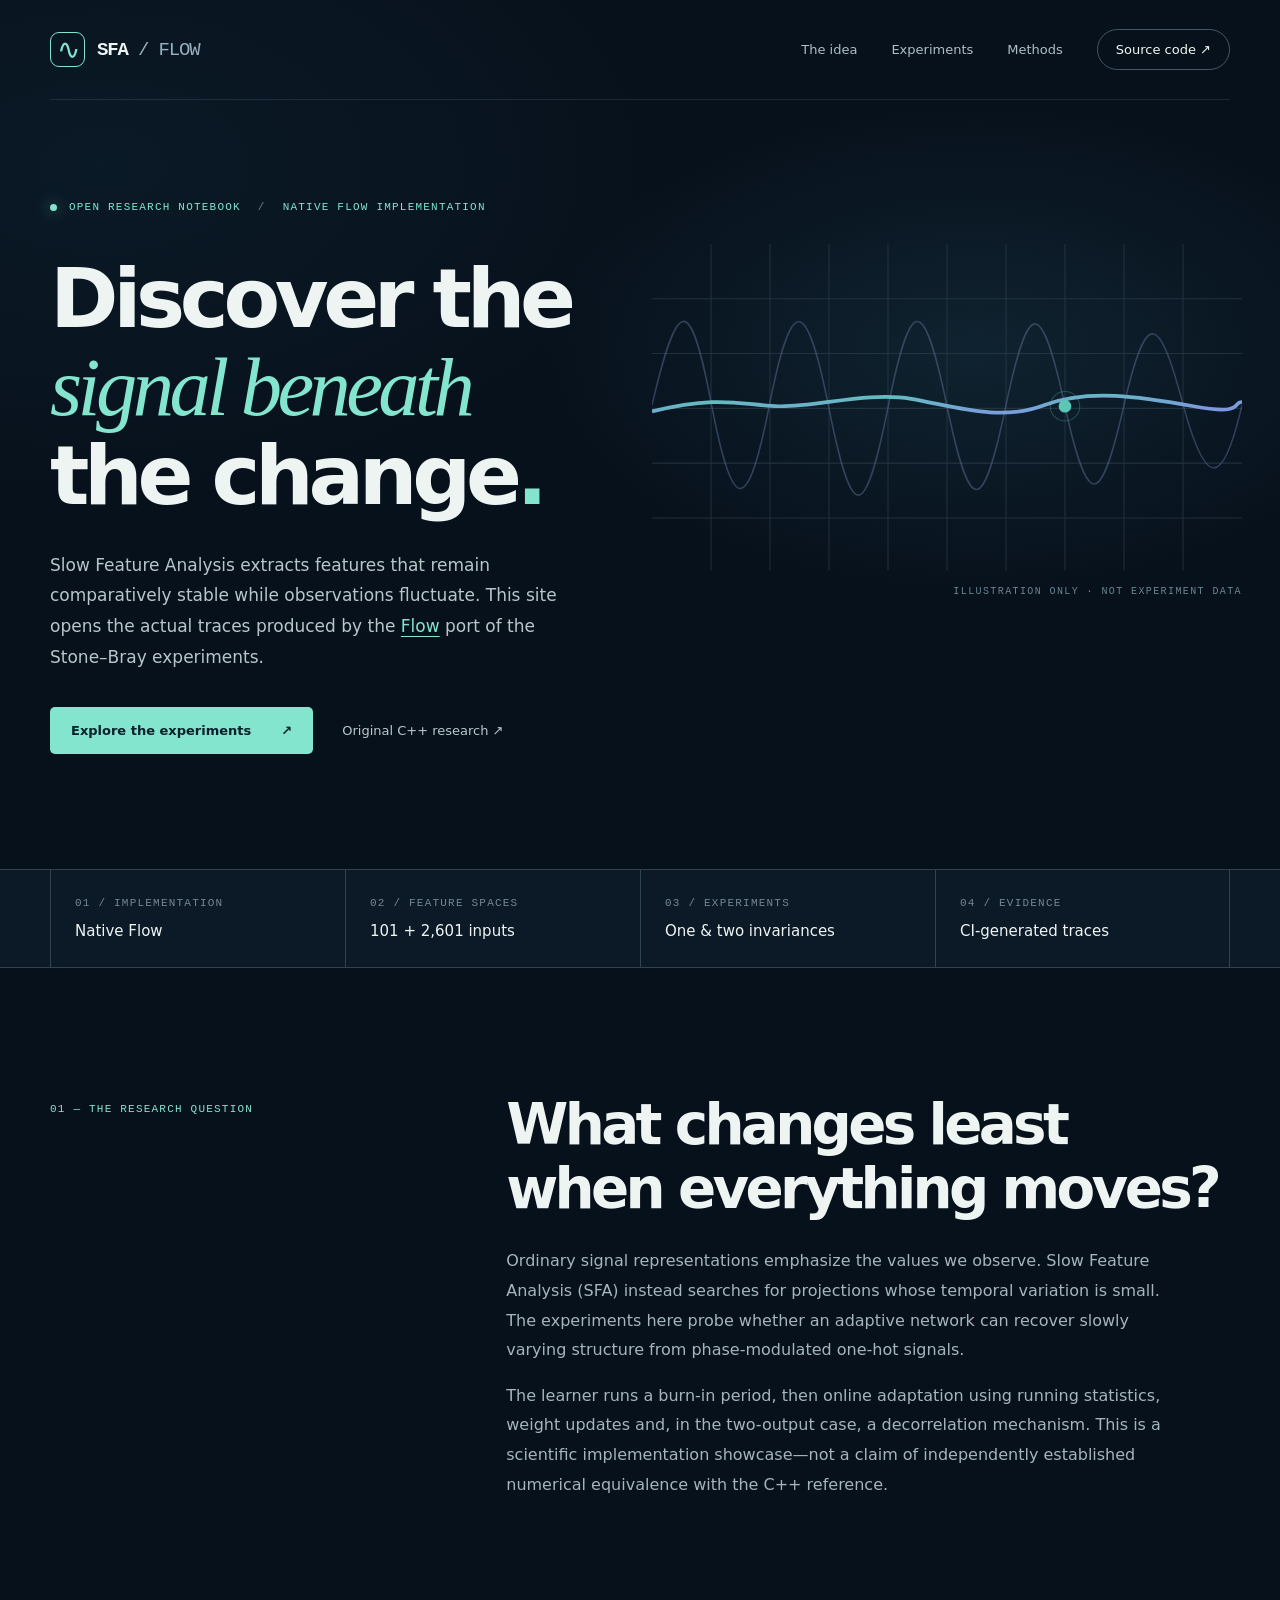
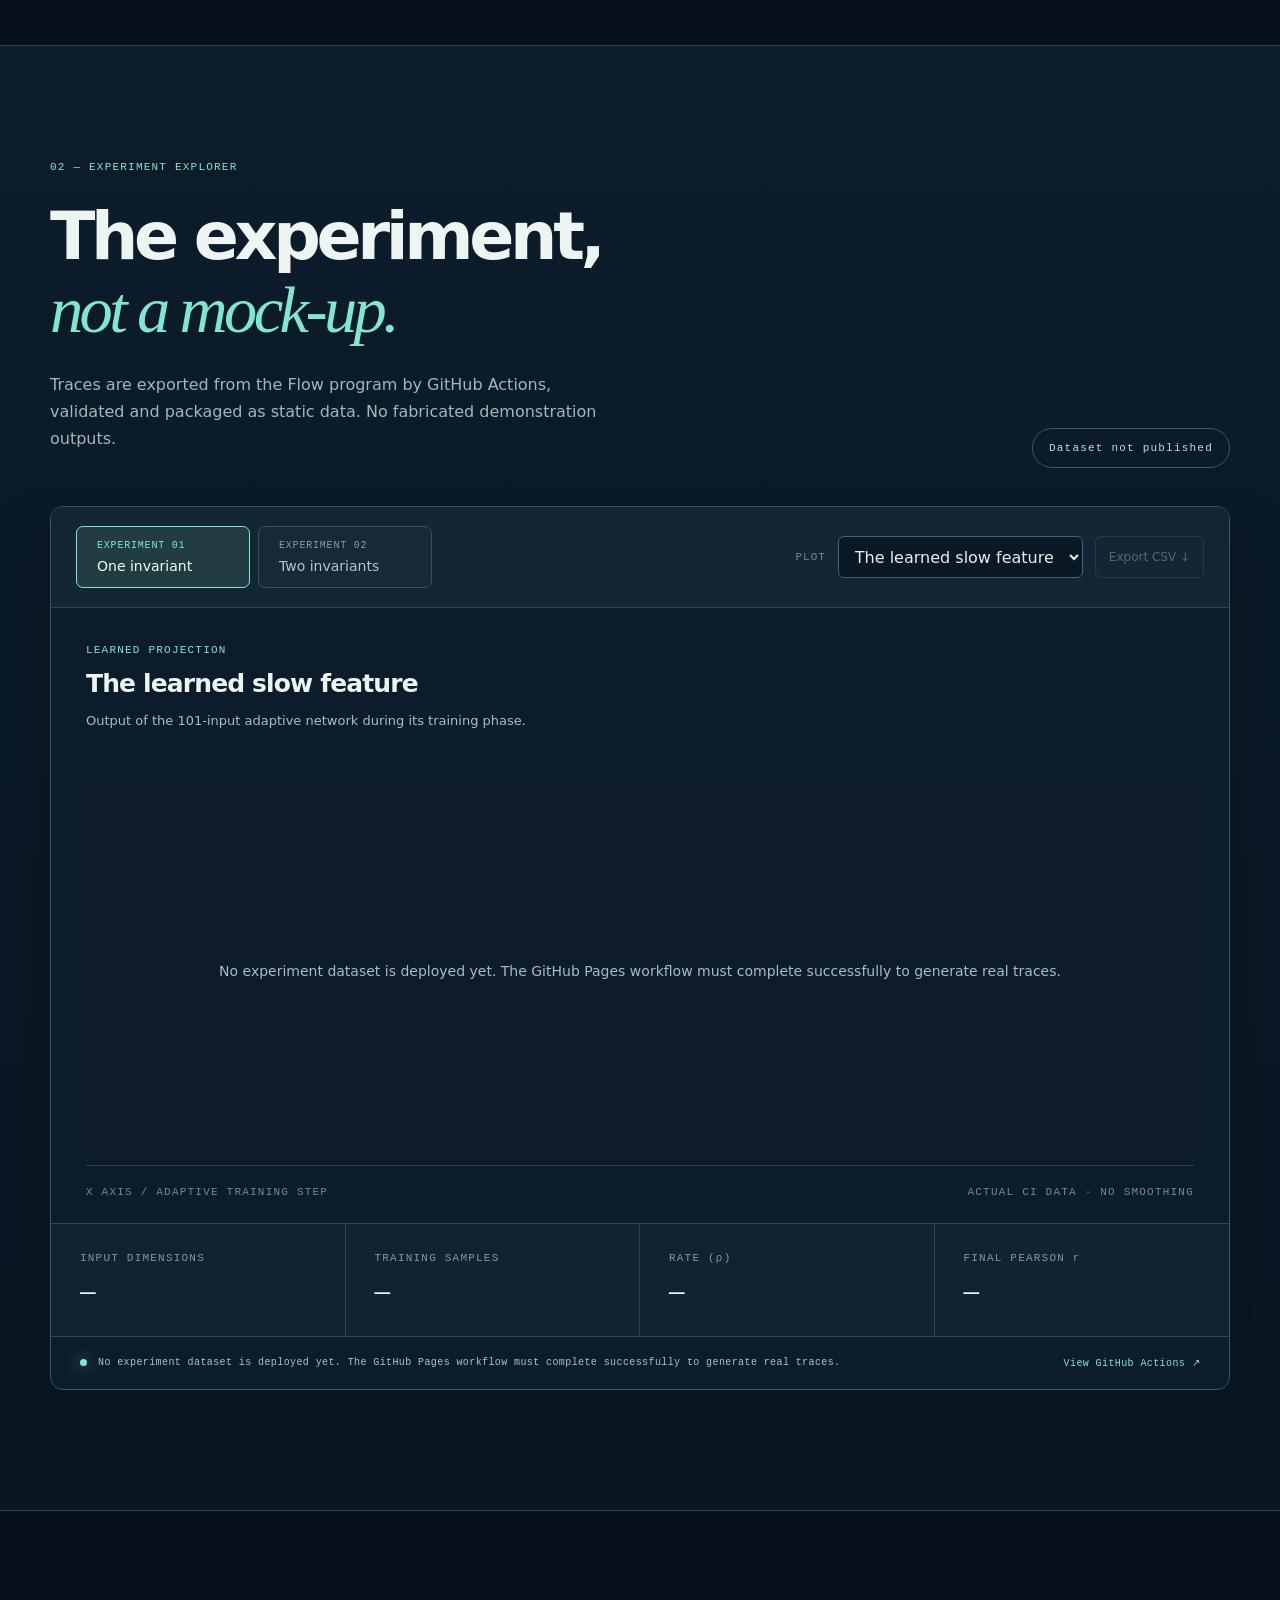
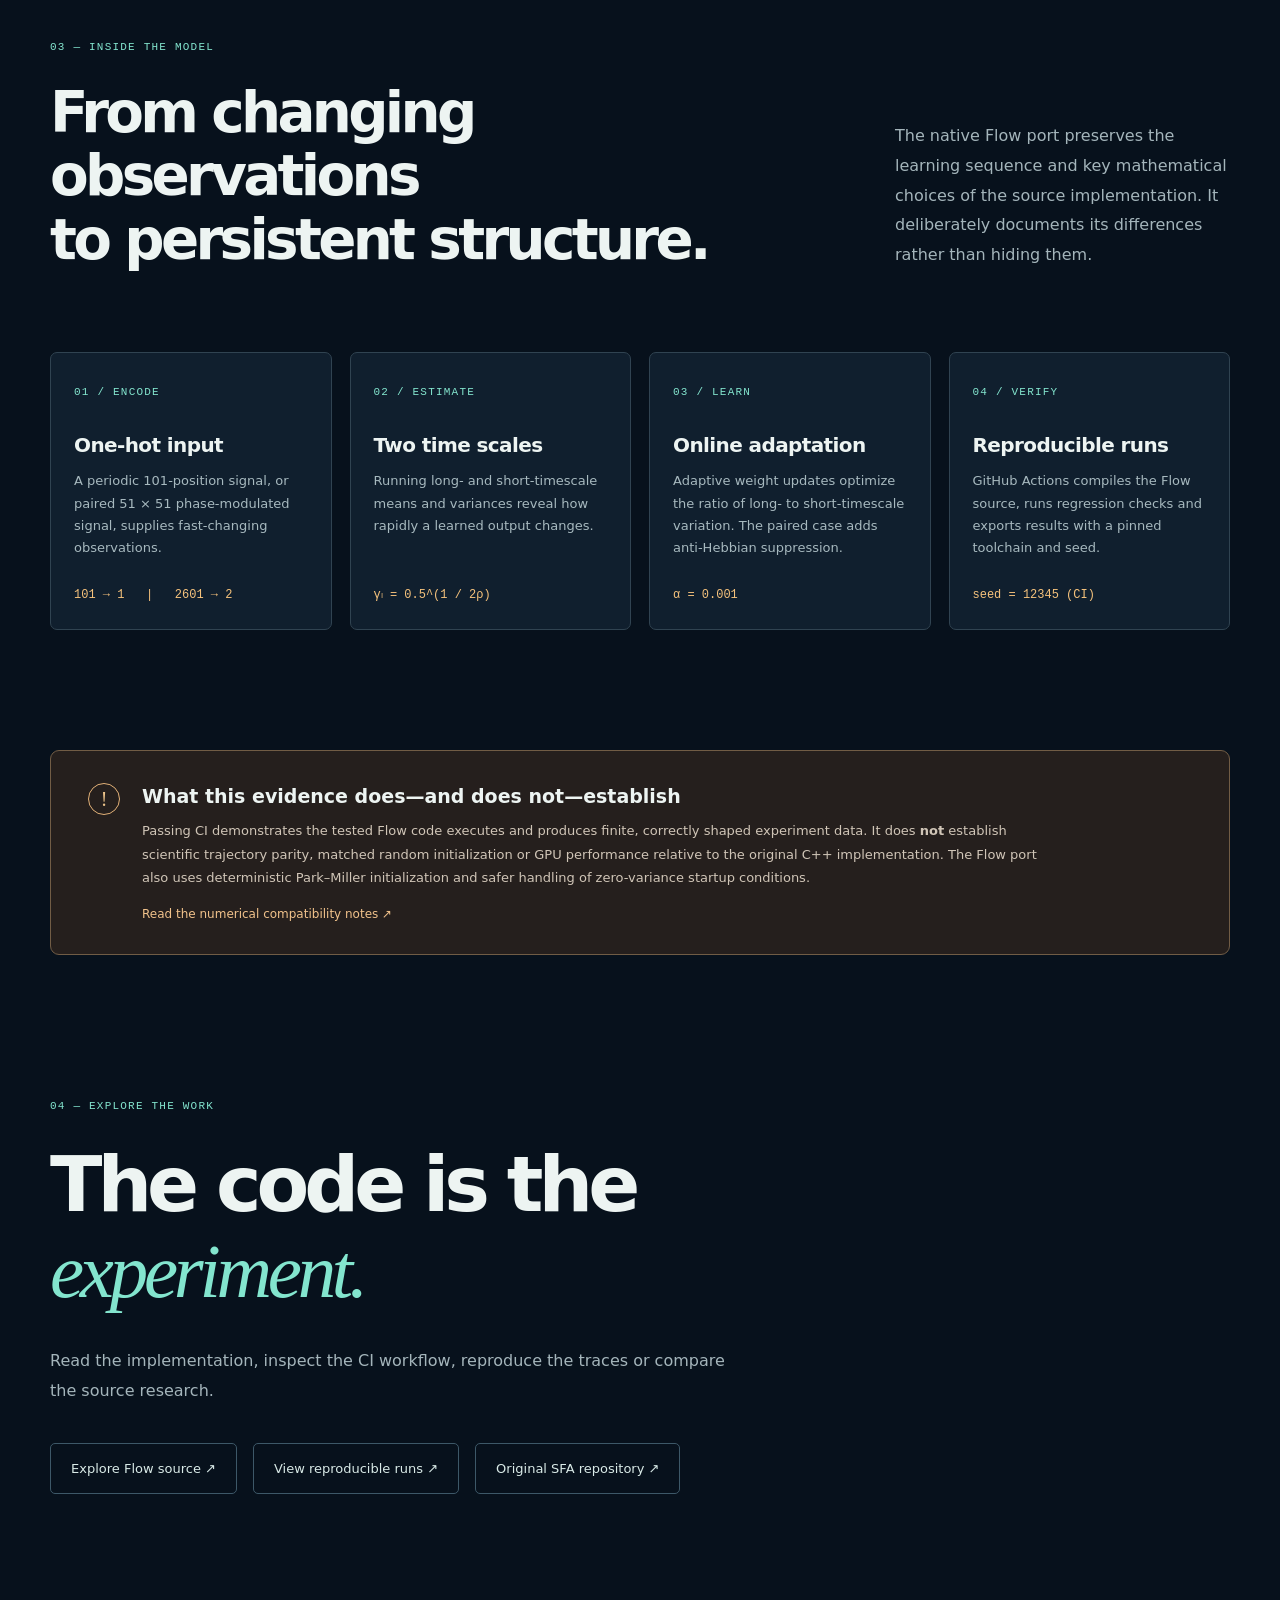
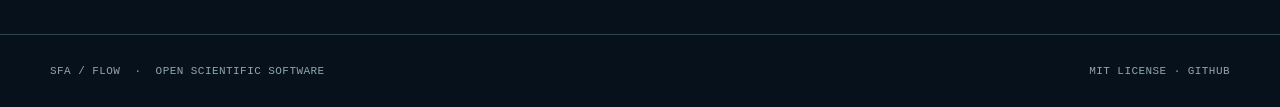
==== site/index.html @ 62fcfa72 "feat(pages): interactive CI-backed SFA research showcase" ====
<!doctype html>
<html lang="en">
<head>
  <meta charset="utf-8">
  <meta name="viewport" content="width=device-width, initial-scale=1">
  <meta name="description" content="An interactive research showcase of Slow Feature Analysis, ported into the Flow programming language. Explore real CI-generated scientific traces.">
  <meta name="theme-color" content="#07111c">
  <title>Slow Feature Analysis — Flow</title>
  <link rel="stylesheet" href="./styles.css">
  <script src="./app.js" defer></script>
</head>
<body>
  <a class="skip" href="#experiments">Skip to experiments</a>
  <div class="ambient" aria-hidden="true"></div>
  <header class="topbar wrap">
    <a class="brand" href="#top" aria-label="SFA Flow home"><span class="brand-mark" aria-hidden="true">∿</span><span>SFA<span class="brand-light"> / FLOW</span></span></a>
    <nav aria-label="Main navigation"><a href="#idea">The idea</a><a href="#experiments">Experiments</a><a href="#methods">Methods</a><a class="nav-github" href="https://github.com/godofecht/SFA-flow" target="_blank" rel="noopener noreferrer">Source code ↗</a></nav>
  </header>
  <main id="top">
    <section class="hero wrap">
      <div class="eyebrow"><span class="dot"></span> OPEN RESEARCH NOTEBOOK <span class="eyebrow-divider">/</span> NATIVE FLOW IMPLEMENTATION</div>
      <h1>Discover the<br><em>signal beneath</em><br>the change<span class="period">.</span></h1>
      <p class="hero-sub">Slow Feature Analysis extracts features that remain comparatively stable while observations fluctuate. This site opens the actual traces produced by the <a href="https://github.com/flooooooooooow/flow">Flow</a> port of the Stone–Bray experiments.</p>
      <div class="hero-actions"><a class="primary-link" href="#experiments">Explore the experiments <span aria-hidden="true">↗</span></a><a class="secondary-link" href="https://github.com/godofecht/Slow-Feature-Analysis" target="_blank" rel="noopener noreferrer">Original C++ research ↗</a></div>
      <div class="hero-art" aria-hidden="true"><svg viewBox="0 0 560 310" preserveAspectRatio="xMidYMid meet"><defs><linearGradient id="trace" x1="0" y1="0" x2="1" y2="1"><stop stop-color="#67dfcb"/><stop offset="1" stop-color="#92a4ff"/></linearGradient></defs><g stroke="#354452" stroke-width="1" opacity=".65"><path d="M0 52H560M0 104H560M0 156H560M0 208H560M0 260H560M56 0V310M112 0V310M168 0V310M224 0V310M280 0V310M336 0V310M392 0V310M448 0V310M504 0V310"/></g><path d="M0 153 C24 50 36 45 56 150 S90 262 111 155 S146 45 168 156 S202 265 224 155 S258 48 280 154 S314 259 336 153 S370 53 392 154 S426 250 448 153 S482 70 504 152 S542 231 560 153" fill="none" stroke="#657b9f" opacity=".5" stroke-width="1.5"/><path d="M0 159 C65 143 85 153 120 154 S205 140 246 147 S330 169 372 153 S464 145 514 154 S550 150 560 150" fill="none" stroke="url(#trace)" stroke-width="3.5"/><circle cx="392" cy="154" r="6" fill="#67dfcb"/><circle cx="392" cy="154" r="14" fill="none" stroke="#67dfcb" opacity=".3"/></svg><span>ILLUSTRATION ONLY · NOT EXPERIMENT DATA</span></div>
    </section>
    <section class="strip" aria-label="Project properties"><div class="wrap strip-grid"><div><span>01 / IMPLEMENTATION</span><strong>Native Flow</strong></div><div><span>02 / FEATURE SPACES</span><strong>101 + 2,601 inputs</strong></div><div><span>03 / EXPERIMENTS</span><strong>One &amp; two invariances</strong></div><div><span>04 / EVIDENCE</span><strong>CI-generated traces</strong></div></div></section>
    <section class="intro wrap" id="idea"><div class="section-label">01 — THE RESEARCH QUESTION</div><div><h2>What changes least<br>when everything moves?</h2><p>Ordinary signal representations emphasize the values we observe. Slow Feature Analysis (SFA) instead searches for projections whose temporal variation is small. The experiments here probe whether an adaptive network can recover slowly varying structure from phase-modulated one-hot signals.</p><p>The learner runs a burn-in period, then online adaptation using running statistics, weight updates and, in the two-output case, a decorrelation mechanism. This is a scientific implementation showcase—not a claim of independently established numerical equivalence with the C++ reference.</p></div></section>
    <section class="lab-section" id="experiments"><div class="wrap"><div class="section-label">02 — EXPERIMENT EXPLORER</div><div class="lab-header"><div><h2>The experiment,<br><em>not a mock-up.</em></h2><p>Traces are exported from the Flow program by GitHub Actions, validated and packaged as static data. No fabricated demonstration outputs.</p></div><div class="run-badge" id="run-badge">Checking data availability</div></div>
      <div class="lab">
        <div class="lab-controls"><div class="mode-group" role="group" aria-label="Choose experiment"><button class="mode active" type="button" data-mode="one" aria-pressed="true"><span>EXPERIMENT 01</span>One invariant</button><button class="mode" type="button" data-mode="two" aria-pressed="false"><span>EXPERIMENT 02</span>Two invariants</button></div><div class="control-right"><label for="metric">PLOT</label><select id="metric" aria-label="Select plot"></select><button type="button" id="csv" class="download" disabled>Export CSV ↓</button></div></div>
        <div class="chart-pane"><div class="chart-top"><div><div class="chart-eyebrow" id="chart-tag">MEASURED OUTPUT</div><h3 id="chart-title">Waiting for experiment data</h3><p id="chart-caption">The visualizer reads the output of the real native Flow experiment.</p></div><div class="legend" id="legend" aria-label="Chart legend"></div></div><div class="canvas-wrap"><canvas id="chart" width="1000" height="385" role="img" aria-label="Experiment time series, awaiting measured data"></canvas><div id="empty-state" class="empty-state">Checking for published CI data…</div></div><div class="chart-footer"><span id="x-description">X AXIS / ADAPTIVE TRAINING STEP</span><span>ACTUAL CI DATA · NO SMOOTHING</span></div></div>
        <div class="readout" aria-label="Experiment details"><div><span>INPUT DIMENSIONS</span><strong id="input-count">—</strong></div><div><span>TRAINING SAMPLES</span><strong id="sample-count">—</strong></div><div><span>RATE (ρ)</span><strong id="rate-value">—</strong></div><div><span>FINAL PEARSON r</span><strong id="final-corr">—</strong></div></div>
        <div class="weights-pane" id="weights-pane" hidden><div class="weights-copy"><div class="chart-eyebrow">LEARNED PARAMETERS</div><h3>Two 51 × 51 weight maps</h3><p>Each cell maps to a pair of input positions. We show the final trained weights from the 2,601-input network, not a simulated heatmap.</p><div class="weights-select"><label for="weight-channel">OUTPUT CHANNEL</label><select id="weight-channel"><option value="0">Output 1</option><option value="1">Output 2</option></select></div><div id="weight-readout" class="weight-readout">Hover to inspect a weight.</div></div><div class="weight-graphic"><canvas id="weights" width="612" height="612" role="img" aria-label="Learned weight matrix"></canvas><div class="scale"><span>NEGATIVE</span><span>ZERO</span><span>POSITIVE</span></div></div></div>
        <div class="provenance"><div><span class="provenance-dot"></span><span id="provenance-text" aria-live="polite">Awaiting a deployed dataset.</span></div><a id="provenance-link" href="https://github.com/godofecht/SFA-flow/actions" target="_blank" rel="noopener noreferrer">View GitHub Actions ↗</a></div>
      </div>
    </div></section>
    <section class="method wrap" id="methods"><div class="section-label">03 — INSIDE THE MODEL</div><div class="method-head"><h2>From changing observations<br>to persistent structure.</h2><p>The native Flow port preserves the learning sequence and key mathematical choices of the source implementation. It deliberately documents its differences rather than hiding them.</p></div><div class="method-grid"><article><span class="method-n">01 / ENCODE</span><h3>One-hot input</h3><p>A periodic 101-position signal, or paired 51 × 51 phase-modulated signal, supplies fast-changing observations.</p><code>101 → 1 &nbsp; | &nbsp; 2601 → 2</code></article><article><span class="method-n">02 / ESTIMATE</span><h3>Two time scales</h3><p>Running long- and short-timescale means and variances reveal how rapidly a learned output changes.</p><code>γₗ = 0.5^(1 / 2ρ)</code></article><article><span class="method-n">03 / LEARN</span><h3>Online adaptation</h3><p>Adaptive weight updates optimize the ratio of long- to short-timescale variation. The paired case adds anti-Hebbian suppression.</p><code>α = 0.001</code></article><article><span class="method-n">04 / VERIFY</span><h3>Reproducible runs</h3><p>GitHub Actions compiles the Flow source, runs regression checks and exports results with a pinned toolchain and seed.</p><code>seed = 12345 (CI)</code></article></div></section>
    <section class="caveat wrap"><div class="caveat-symbol">!</div><div><h3>What this evidence does—and does not—establish</h3><p>Passing CI demonstrates the tested Flow code executes and produces finite, correctly shaped experiment data. It does <strong>not</strong> establish scientific trajectory parity, matched random initialization or GPU performance relative to the original C++ implementation. The Flow port also uses deterministic Park–Miller initialization and safer handling of zero-variance startup conditions.</p><a href="https://github.com/godofecht/SFA-flow#numerical-compatibility" target="_blank" rel="noopener noreferrer">Read the numerical compatibility notes ↗</a></div></section>
    <section class="outro wrap"><div class="section-label">04 — EXPLORE THE WORK</div><h2>The code is the<br><em>experiment.</em></h2><p>Read the implementation, inspect the CI workflow, reproduce the traces or compare the source research.</p><div class="outro-links"><a href="https://github.com/godofecht/SFA-flow" target="_blank" rel="noopener noreferrer">Explore Flow source ↗</a><a href="https://github.com/godofecht/SFA-flow/actions" target="_blank" rel="noopener noreferrer">View reproducible runs ↗</a><a href="https://github.com/godofecht/Slow-Feature-Analysis" target="_blank" rel="noopener noreferrer">Original SFA repository ↗</a></div></section>
  </main>
  <footer class="footer"><div class="wrap"><span>SFA / FLOW &nbsp;·&nbsp; OPEN SCIENTIFIC SOFTWARE</span><span>MIT LICENSE · <a href="https://github.com/godofecht/SFA-flow">GITHUB</a></span></div></footer>
</body>
</html>
---- site/styles.css ----
:root{color-scheme:dark;--bg:#07111c;--surface:#101f2e;--surface2:#132635;--ink:#edf4f2;--muted:#a4b5bb;--soft:#728895;--border:#304351;--mint:#83e5ce;--blue:#8596ff;--gold:#f5c27c;--mono:ui-monospace,SFMono-Regular,Consolas,Liberation Mono,monospace;--sans:Inter,ui-sans-serif,system-ui,-apple-system,BlinkMacSystemFont,"Segoe UI",sans-serif}
*{box-sizing:border-box}html{scroll-behavior:smooth}body{margin:0;background:var(--bg);color:var(--ink);font-family:var(--sans);-webkit-font-smoothing:antialiased}a{color:inherit;text-decoration:none}a:hover{color:var(--mint)}button,select{font:inherit}button{cursor:pointer}button:focus-visible,a:focus-visible,select:focus-visible{outline:2px solid var(--mint);outline-offset:4px}.skip{position:absolute;left:-999px;top:10px;z-index:10;padding:12px;background:#fff;color:#000}.skip:focus{left:10px}.wrap{width:min(1180px,calc(100% - 72px));margin-inline:auto}.ambient{position:absolute;z-index:-1;top:0;left:0;right:0;height:830px;pointer-events:none;background:radial-gradient(ellipse 48% 42% at 76% 42%,rgba(45,98,117,.22),transparent 70%),radial-gradient(ellipse 60% 55% at 8% 20%,rgba(28,65,87,.18),transparent 74%)}.topbar{height:100px;display:flex;justify-content:space-between;align-items:center;border-bottom:1px solid rgba(132,160,176,.16)}.brand{font-family:var(--mono);font-weight:750;font-size:19px;letter-spacing:-.06em;display:flex;align-items:center;gap:12px}.brand-mark{display:grid;place-items:center;width:35px;height:35px;border:1px solid var(--mint);border-radius:9px;color:var(--mint);font-size:28px;font-weight:400}.brand-light{color:#97b0bc;font-weight:500}.topbar nav{display:flex;align-items:center;gap:34px;font-size:13px;color:#afbec4}.topbar nav .nav-github{border:1px solid #425868;border-radius:99px;padding:12px 18px;color:#f0f7f3}.nav-github:hover{border-color:var(--mint)}.hero{position:relative;min-height:680px;padding-top:101px;padding-bottom:115px}.eyebrow,.section-label,.chart-eyebrow,.chart-footer,.method-n,.strip-grid span,.run-badge,.provenance,.readout span,.weights-select label,.weight-readout,.scale,.footer{font-family:var(--mono);font-size:11px;letter-spacing:.11em}.eyebrow{color:var(--mint);display:flex;align-items:center;gap:12px}.dot,.provenance-dot{height:7px;width:7px;background:var(--mint);border-radius:50%;box-shadow:0 0 15px rgba(131,229,206,.65)}.eyebrow-divider{color:#68818b;margin:0 5px}h1,h2,h3,p{margin-top:0}h1,h2{letter-spacing:-.065em;font-weight:570}h1{font-size:clamp(55px,6.45vw,100px);line-height:1.065;margin:42px 0 30px;position:relative;z-index:1}h1 em,h2 em{font-family:Georgia,"Times New Roman",serif;font-weight:400;color:var(--mint);letter-spacing:-.055em}.period{color:var(--mint)}.hero-sub{font-size:17px;color:#b6c7ca;line-height:1.8;max-width:545px;position:relative;z-index:1}.hero-sub a{color:var(--mint);text-decoration:underline;text-underline-offset:4px}.hero-actions{display:flex;align-items:center;gap:29px;margin-top:35px;position:relative;z-index:1}.primary-link{display:inline-flex;align-items:center;gap:30px;padding:16px 21px;border-radius:5px;background:var(--mint);font-size:13px;font-weight:700;color:#08202b}.primary-link:hover{background:#c2fff2;color:#08202b}.secondary-link{font-size:13px;color:#b8c9cc}.hero-art{position:absolute;right:-12px;top:144px;width:50%;opacity:.88}.hero-art svg{width:100%;display:block}.hero-art>span{display:block;color:#7995a3;font:10px var(--mono);letter-spacing:.14em;text-align:right;margin-top:15px}.strip{border-block:1px solid var(--border);background:rgba(16,31,46,.62)}.strip-grid{display:grid;grid-template-columns:repeat(4,minmax(0,1fr))}.strip-grid>div{padding:27px 0 27px 24px;border-left:1px solid var(--border)}.strip-grid>div:last-child{border-right:1px solid var(--border)}.strip-grid span{display:block;color:var(--soft);margin-bottom:12px}.strip-grid strong{font-weight:530;font-size:15px}.intro{display:grid;grid-template-columns:1fr 2fr;gap:8%;padding-block:125px 130px}.section-label{color:var(--mint);padding-top:10px}.intro h2,.method h2,.outro h2{font-size:clamp(40px,4.4vw,66px);line-height:1.13;margin-bottom:26px}.intro p,.method-head p,.outro p{max-width:680px;line-height:1.85;color:var(--muted);font-size:16px}.lab-section{background:linear-gradient(180deg,#0d1c2a,#091723);border-block:1px solid var(--border);padding:105px 0 120px}.lab-header{display:flex;justify-content:space-between;gap:25px;align-items:end;margin:27px 0 38px}.lab-header h2{font-size:clamp(43px,5.2vw,75px);line-height:1.1;margin-bottom:24px}.lab-header p{color:var(--muted);line-height:1.7;max-width:570px}.run-badge{border:1px solid #3d5663;border-radius:99px;padding:13px 16px;color:#cbd9d8;white-space:nowrap}.run-badge.live{border-color:#4d8e7e;color:var(--mint)}.lab{background:#0d1c2b;border:1px solid #3b5360;border-radius:13px;overflow:hidden;box-shadow:0 30px 80px rgba(0,0,0,.15)}.lab-controls{display:flex;align-items:stretch;justify-content:space-between;gap:15px;padding:19px 25px;background:#132635;border-bottom:1px solid var(--border)}.mode-group{display:flex;gap:8px}.mode{background:#152938;border:1px solid #3b505c;border-radius:7px;color:#b3c6c7;padding:13px 20px;text-align:left;font-size:14px;min-width:174px}.mode span{font:10px var(--mono);color:#849dab;letter-spacing:.08em;display:block;margin-bottom:7px}.mode.active{background:#223d42;border-color:var(--mint);color:#f2fcf9}.mode.active span{color:var(--mint)}.control-right{display:flex;align-items:center;gap:12px}.control-right label{font:11px var(--mono);color:var(--soft);letter-spacing:.09em}.control-right select,.weights-select select{background:#091823;color:#e2f4ed;border:1px solid #4a606d;border-radius:6px;min-height:42px;padding:0 12px;max-width:250px}.download{background:transparent;color:#cddedb;border:1px solid #4a606d;border-radius:6px;padding:13px;font-size:12px}.download:disabled{opacity:.35;cursor:not-allowed}.chart-pane{padding:36px 35px 25px}.chart-top{display:flex;justify-content:space-between;gap:15px;align-items:start}.chart-eyebrow{color:var(--mint);margin-bottom:13px}.chart-top h3,.weights-copy h3{font-size:25px;letter-spacing:-.035em;font-weight:560;margin-bottom:12px}.chart-top p,.weights-copy p{color:#a9bec5;line-height:1.65;font-size:13px;max-width:590px}.legend{display:flex;flex-wrap:wrap;gap:16px;font:11px var(--mono);color:#bbcacf}.legend span{display:flex;gap:7px;align-items:center}.legend i{display:inline-block;width:9px;height:9px;border-radius:50%}.canvas-wrap{position:relative;margin-top:35px;height:385px}#chart{display:block;width:100%;height:385px}#chart:focus{outline-color:var(--mint)}.empty-state{position:absolute;inset:0;display:grid;place-items:center;text-align:center;color:#a8bcc4;font-size:14px;line-height:1.7;background:rgba(13,28,43,.88);padding:32px}.chart-footer{display:flex;justify-content:space-between;gap:12px;color:#718a96;border-top:1px solid #2b4150;padding-top:20px}.readout{display:grid;grid-template-columns:repeat(4,1fr);border-top:1px solid var(--border);border-bottom:1px solid var(--border);background:#102331}.readout>div{padding:28px 29px;border-right:1px solid var(--border)}.readout>div:last-child{border-right:0}.readout span{display:block;color:#8099a6;margin-bottom:14px}.readout strong{font-family:var(--mono);font-size:26px;letter-spacing:-.06em;font-weight:500;color:#e3f4ef}.weights-pane{display:grid;grid-template-columns:1fr 1fr;gap:45px;padding:38px;border-bottom:1px solid var(--border)}.weights-pane[hidden]{display:none}.weights-copy{padding-top:24px}.weights-select{margin:27px 0 16px;display:flex;gap:13px;align-items:center;flex-wrap:wrap}.weights-select label{color:#829daa}.weight-readout{color:#bcd4d5;letter-spacing:0;min-height:35px}.weight-graphic{max-width:380px;justify-self:end;width:100%}.weight-graphic canvas{width:100%;aspect-ratio:1;image-rendering:pixelated;border:1px solid var(--border);display:block}.scale{display:flex;justify-content:space-between;margin-top:12px;color:#8099a6;font-size:9px}.provenance{display:flex;justify-content:space-between;align-items:center;gap:20px;padding:20px 29px;font-size:10px;color:#aec3c9;letter-spacing:.04em}.provenance>div{display:flex;align-items:center;gap:11px}.provenance a{color:var(--mint);white-space:nowrap}.method{padding:120px 0}.method-head{display:flex;justify-content:space-between;align-items:end;gap:60px;margin-top:28px}.method-head p{max-width:335px;margin-bottom:28px}.method-grid{display:grid;grid-template-columns:repeat(4,1fr);gap:18px;margin-top:55px}.method-grid article{background:#101f2e;border:1px solid var(--border);border-radius:7px;padding:27px 23px;min-height:260px}.method-n{color:var(--mint)}.method-grid h3{margin:34px 0 13px;font-size:20px;letter-spacing:-.03em}.method-grid p{line-height:1.7;color:#a7b9bf;font-size:13px;min-height:100px}.method-grid code{font-size:12px;color:var(--gold)}.caveat{display:flex;gap:22px;border:1px solid #715c45;background:#251f1d;border-radius:9px;padding:32px 37px;margin-bottom:135px}.caveat-symbol{display:grid;place-items:center;width:32px;height:32px;flex:0 0 32px;border:1px solid #e1b077;border-radius:50%;color:#ecc38a;font:20px Georgia,serif}.caveat h3{font-size:19px;margin:2px 0 12px}.caveat p{font-size:13px;line-height:1.8;color:#d0c5b7;max-width:920px}.caveat a{font-size:12px;color:#f1c28b}.outro{padding-bottom:140px}.outro h2{font-size:clamp(56px,6vw,82px);margin:30px 0}.outro-links{display:flex;gap:16px;flex-wrap:wrap;margin-top:38px}.outro-links a{padding:17px 20px;border:1px solid #3d5868;border-radius:5px;color:#d9eae7;font-size:13px}.outro-links a:hover{border-color:var(--mint)}.footer{border-top:1px solid var(--border);color:#91a5ad;letter-spacing:.04em}.footer .wrap{padding-block:30px;display:flex;justify-content:space-between;gap:15px}
@media(max-width:980px){.hero-art{opacity:.2;right:0;width:55%}.method-grid{grid-template-columns:repeat(2,1fr)}.method-grid article{min-height:215px}.method-grid p{min-height:65px}.readout strong{font-size:21px}.lab-controls{flex-wrap:wrap}.lab-header{align-items:start;flex-direction:column}}@media(max-width:700px){.wrap{width:calc(100% - 36px)}.topbar{height:77px}.topbar nav{gap:12px}.topbar nav a:not(.nav-github){display:none}.topbar nav .nav-github{padding:10px;font-size:11px}.hero{min-height:640px;padding-top:80px;padding-bottom:70px}.hero-art{top:160px;width:100%;opacity:.15}.hero-sub{font-size:15px}.hero-actions{align-items:flex-start;flex-direction:column;gap:20px}.strip-grid{grid-template-columns:repeat(2,1fr)}.strip-grid>div{padding:24px 13px}.intro{grid-template-columns:1fr;gap:25px;padding-block:80px}.lab-section{padding-block:70px}.lab-controls{padding:15px}.mode-group{width:100%}.mode{min-width:0;flex:1;padding:13px;font-size:12px}.control-right{width:100%;flex-wrap:wrap}.control-right select{flex:1;min-width:130px}.chart-pane{padding:25px 17px}.chart-top{flex-direction:column}.canvas-wrap,#chart{height:305px}.chart-footer{font-size:9px}.readout{grid-template-columns:repeat(2,1fr)}.readout>div:nth-child(2){border-right:0}.readout>div:nth-child(-n+2){border-bottom:1px solid var(--border)}.readout>div{padding:23px 18px}.weights-pane{grid-template-columns:1fr;padding:23px}.weight-graphic{justify-self:center}.provenance{flex-direction:column;align-items:flex-start;padding:20px}.method{padding-block:80px}.method-head{flex-direction:column;align-items:start;gap:0}.method-grid{grid-template-columns:1fr}.method-grid article{min-height:auto}.method-grid p{min-height:0}.caveat{padding:23px 20px;margin-bottom:85px}.outro{padding-bottom:90px}.footer .wrap{flex-direction:column}}
@media(prefers-reduced-motion:reduce){html{scroll-behavior:auto}}
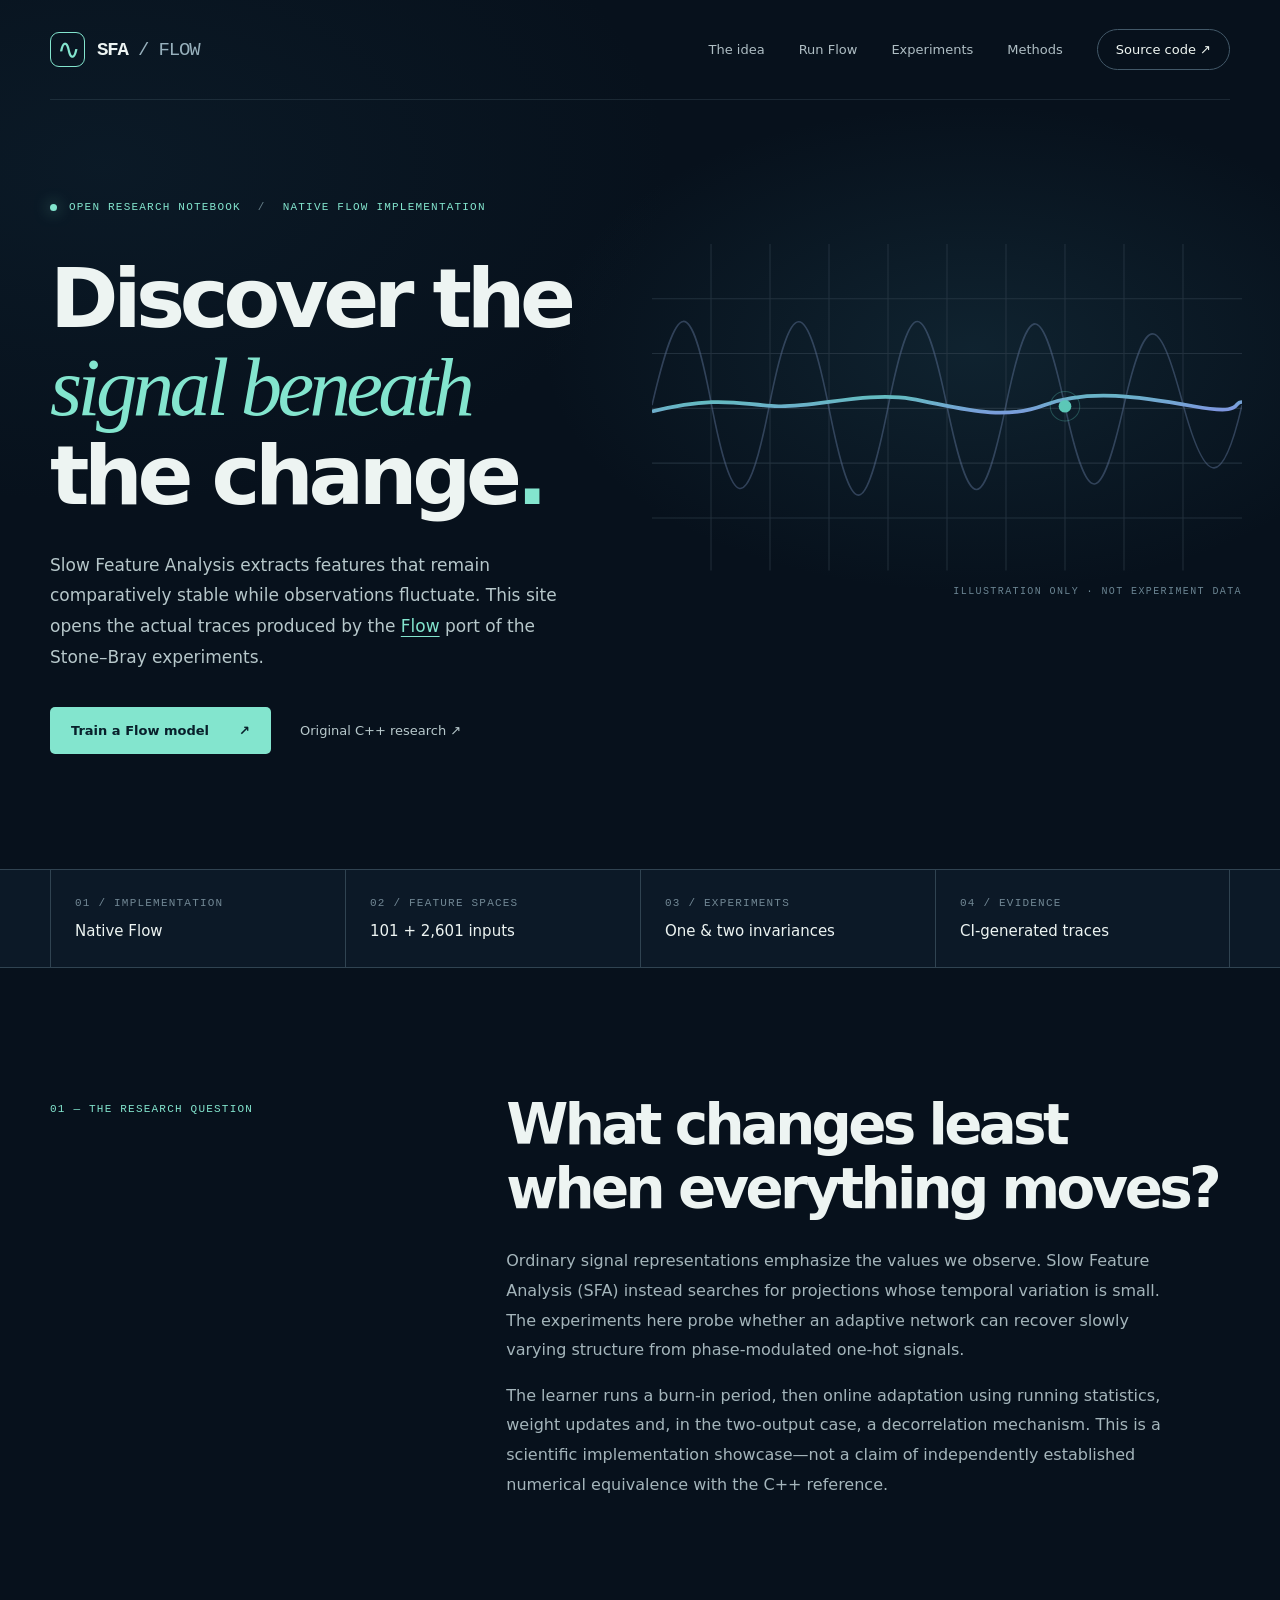
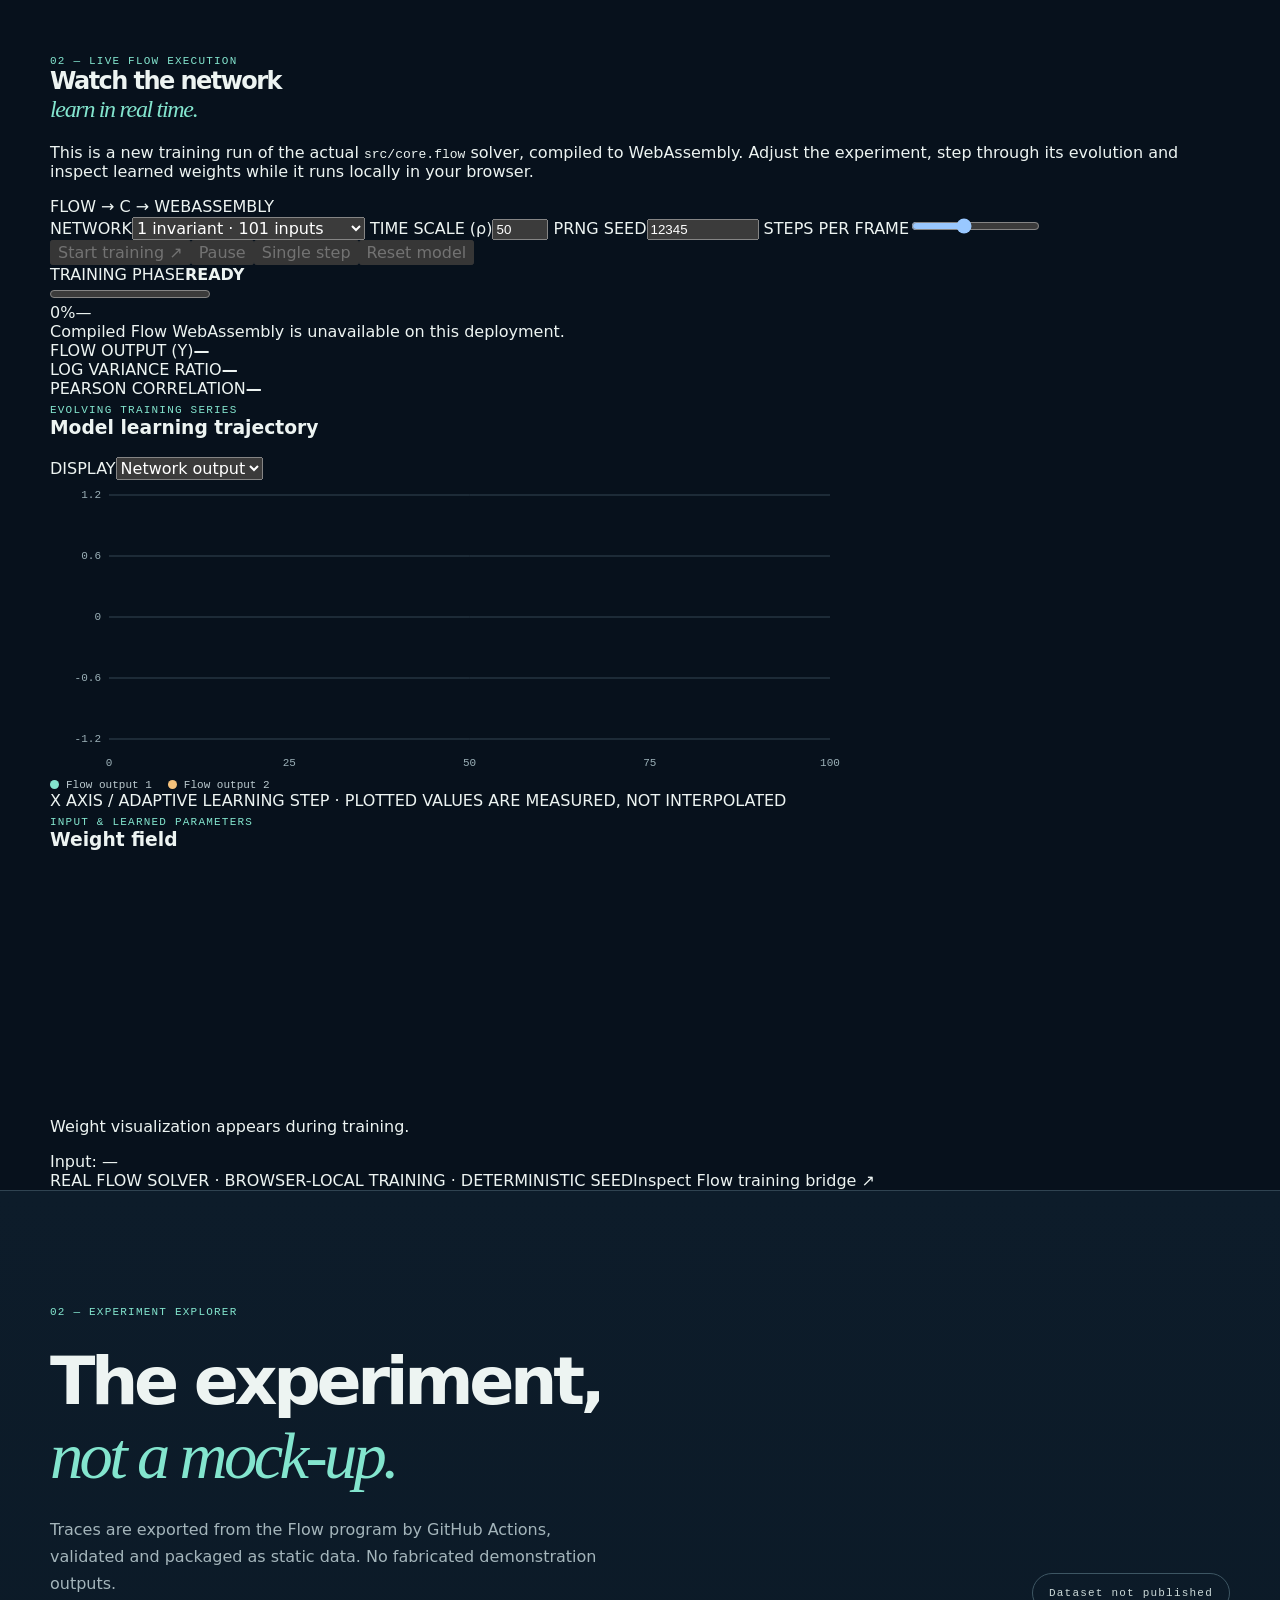
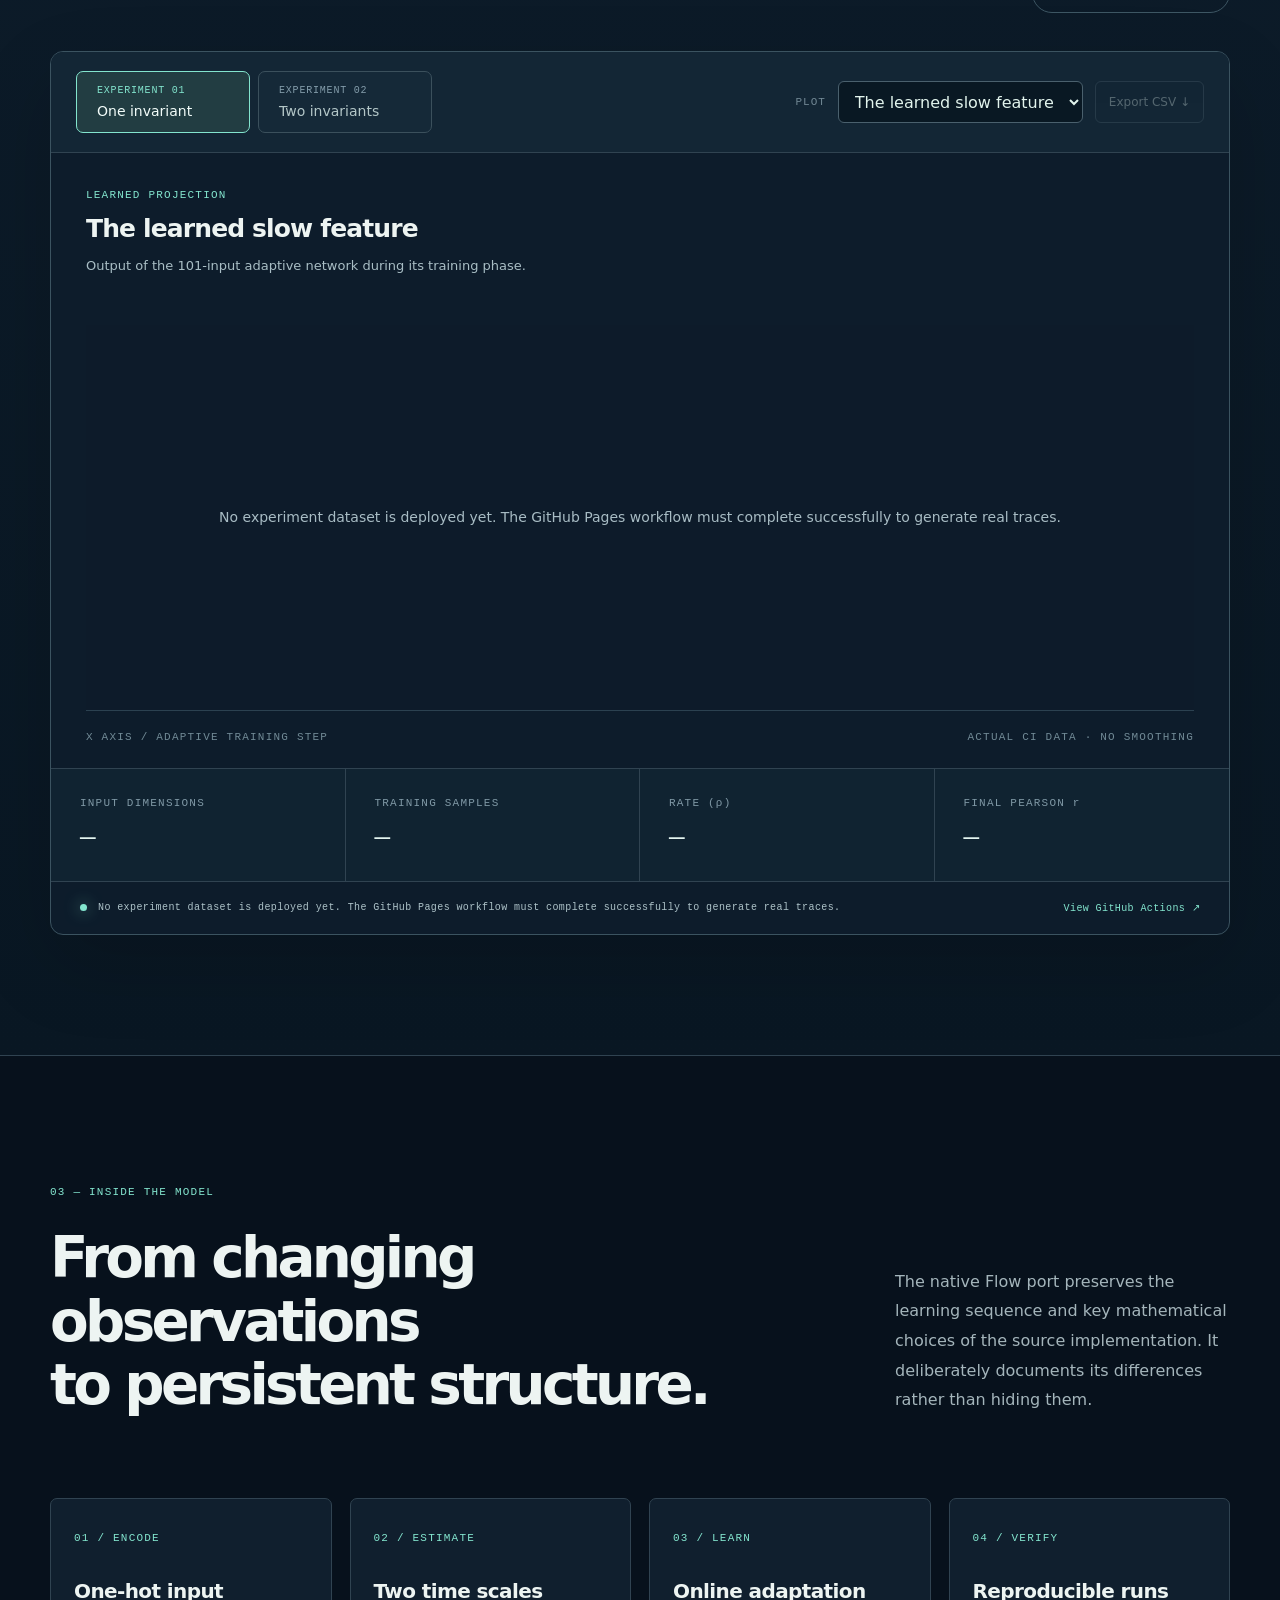
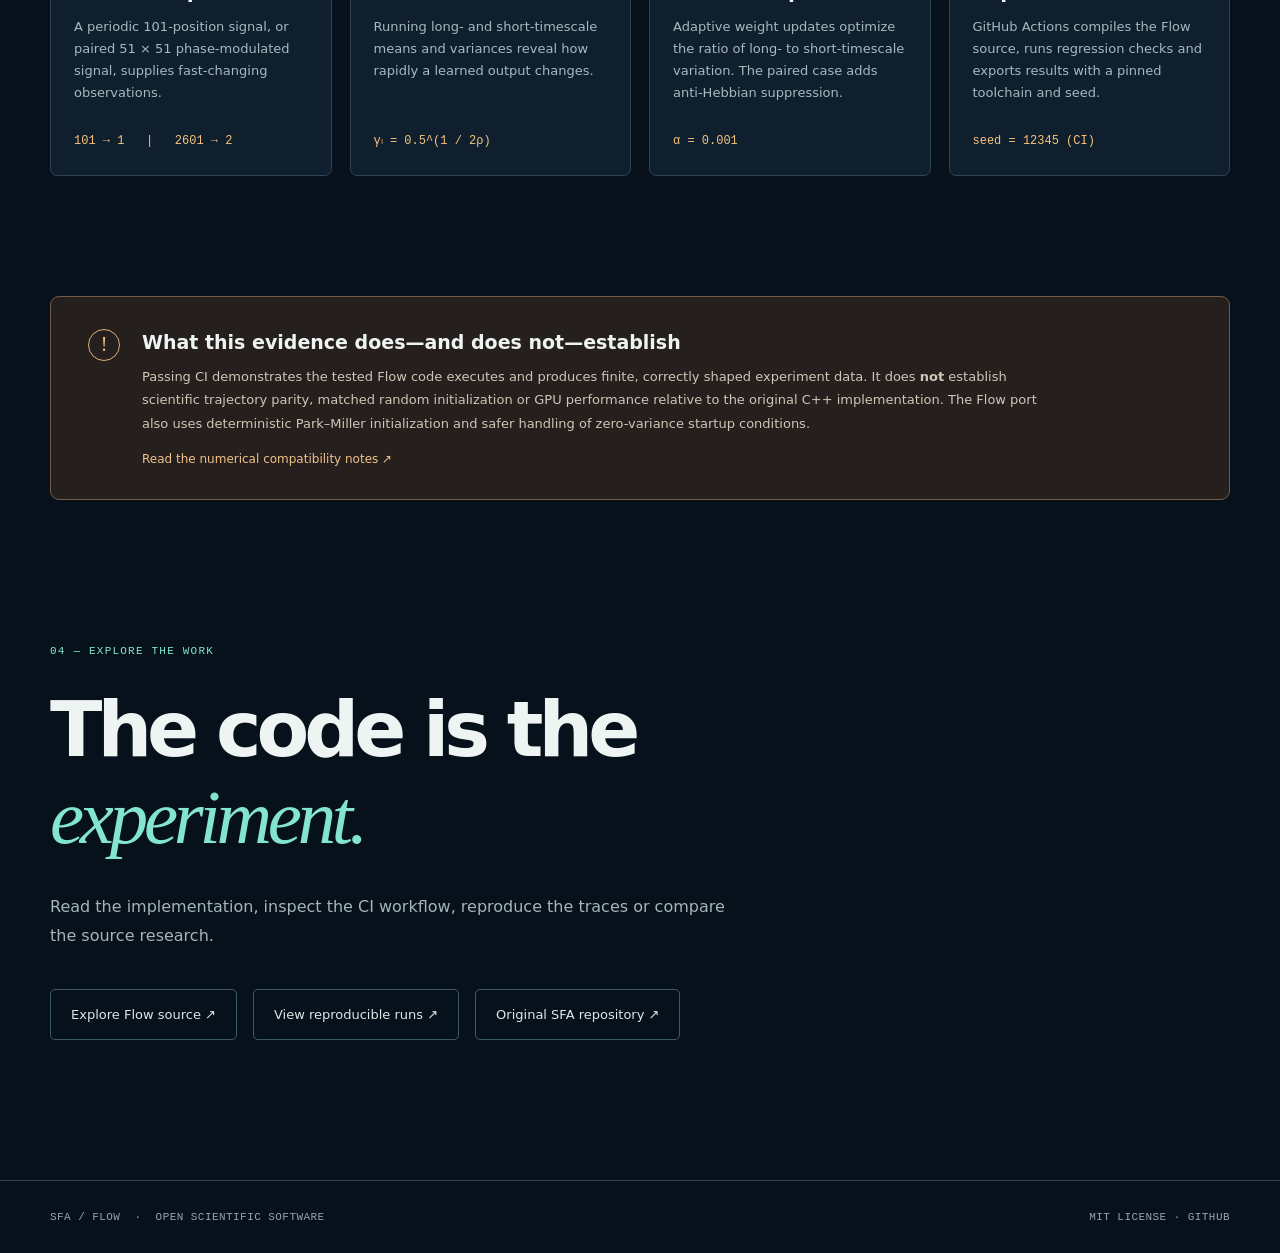
==== commit 92408170: "feat: embed a native-Flow live training lab above reproducible CI experiments" ====
--- a/site/index.html
+++ b/site/index.html
@@ -8,24 +8,46 @@
   <title>Slow Feature Analysis — Flow</title>
   <link rel="stylesheet" href="./styles.css">
   <script src="./app.js" defer></script>
+  <script src="./wasm/sfa_engine.js" defer></script>
+  <script src="./live.js" defer></script>
 </head>
 <body>
   <a class="skip" href="#experiments">Skip to experiments</a>
   <div class="ambient" aria-hidden="true"></div>
   <header class="topbar wrap">
     <a class="brand" href="#top" aria-label="SFA Flow home"><span class="brand-mark" aria-hidden="true">∿</span><span>SFA<span class="brand-light"> / FLOW</span></span></a>
-    <nav aria-label="Main navigation"><a href="#idea">The idea</a><a href="#experiments">Experiments</a><a href="#methods">Methods</a><a class="nav-github" href="https://github.com/godofecht/SFA-flow" target="_blank" rel="noopener noreferrer">Source code ↗</a></nav>
+    <nav aria-label="Main navigation"><a href="#idea">The idea</a><a href="#live">Run Flow</a><a href="#experiments">Experiments</a><a href="#methods">Methods</a><a class="nav-github" href="https://github.com/godofecht/SFA-flow" target="_blank" rel="noopener noreferrer">Source code ↗</a></nav>
   </header>
   <main id="top">
     <section class="hero wrap">
       <div class="eyebrow"><span class="dot"></span> OPEN RESEARCH NOTEBOOK <span class="eyebrow-divider">/</span> NATIVE FLOW IMPLEMENTATION</div>
       <h1>Discover the<br><em>signal beneath</em><br>the change<span class="period">.</span></h1>
       <p class="hero-sub">Slow Feature Analysis extracts features that remain comparatively stable while observations fluctuate. This site opens the actual traces produced by the <a href="https://github.com/flooooooooooow/flow">Flow</a> port of the Stone–Bray experiments.</p>
-      <div class="hero-actions"><a class="primary-link" href="#experiments">Explore the experiments <span aria-hidden="true">↗</span></a><a class="secondary-link" href="https://github.com/godofecht/Slow-Feature-Analysis" target="_blank" rel="noopener noreferrer">Original C++ research ↗</a></div>
+      <div class="hero-actions"><a class="primary-link" href="#live">Train a Flow model <span aria-hidden="true">↗</span></a><a class="secondary-link" href="https://github.com/godofecht/Slow-Feature-Analysis" target="_blank" rel="noopener noreferrer">Original C++ research ↗</a></div>
       <div class="hero-art" aria-hidden="true"><svg viewBox="0 0 560 310" preserveAspectRatio="xMidYMid meet"><defs><linearGradient id="trace" x1="0" y1="0" x2="1" y2="1"><stop stop-color="#67dfcb"/><stop offset="1" stop-color="#92a4ff"/></linearGradient></defs><g stroke="#354452" stroke-width="1" opacity=".65"><path d="M0 52H560M0 104H560M0 156H560M0 208H560M0 260H560M56 0V310M112 0V310M168 0V310M224 0V310M280 0V310M336 0V310M392 0V310M448 0V310M504 0V310"/></g><path d="M0 153 C24 50 36 45 56 150 S90 262 111 155 S146 45 168 156 S202 265 224 155 S258 48 280 154 S314 259 336 153 S370 53 392 154 S426 250 448 153 S482 70 504 152 S542 231 560 153" fill="none" stroke="#657b9f" opacity=".5" stroke-width="1.5"/><path d="M0 159 C65 143 85 153 120 154 S205 140 246 147 S330 169 372 153 S464 145 514 154 S550 150 560 150" fill="none" stroke="url(#trace)" stroke-width="3.5"/><circle cx="392" cy="154" r="6" fill="#67dfcb"/><circle cx="392" cy="154" r="14" fill="none" stroke="#67dfcb" opacity=".3"/></svg><span>ILLUSTRATION ONLY · NOT EXPERIMENT DATA</span></div>
     </section>
     <section class="strip" aria-label="Project properties"><div class="wrap strip-grid"><div><span>01 / IMPLEMENTATION</span><strong>Native Flow</strong></div><div><span>02 / FEATURE SPACES</span><strong>101 + 2,601 inputs</strong></div><div><span>03 / EXPERIMENTS</span><strong>One &amp; two invariances</strong></div><div><span>04 / EVIDENCE</span><strong>CI-generated traces</strong></div></div></section>
     <section class="intro wrap" id="idea"><div class="section-label">01 — THE RESEARCH QUESTION</div><div><h2>What changes least<br>when everything moves?</h2><p>Ordinary signal representations emphasize the values we observe. Slow Feature Analysis (SFA) instead searches for projections whose temporal variation is small. The experiments here probe whether an adaptive network can recover slowly varying structure from phase-modulated one-hot signals.</p><p>The learner runs a burn-in period, then online adaptation using running statistics, weight updates and, in the two-output case, a decorrelation mechanism. This is a scientific implementation showcase—not a claim of independently established numerical equivalence with the C++ reference.</p></div></section>
+    <section class="live-section" id="live">
+      <div class="wrap">
+        <div class="section-label">02 — LIVE FLOW EXECUTION</div>
+        <div class="live-heading"><div><h2>Watch the network<br><em>learn in real time.</em></h2><p>This is a new training run of the actual <code>src/core.flow</code> solver, compiled to WebAssembly. Adjust the experiment, step through its evolution and inspect learned weights while it runs locally in your browser.</p></div><div class="live-engine-chip"><span class="dot"></span> FLOW → C → WEBASSEMBLY</div></div>
+        <div class="live-panel">
+          <div class="live-setup">
+            <label>NETWORK<select id="live-mode"><option value="1">1 invariant · 101 inputs</option><option value="2">2 invariants · 2,601 inputs</option></select></label>
+            <label>TIME SCALE (ρ)<input type="number" id="live-rate" value="50" min="2" max="200" step="1"></label>
+            <label>PRNG SEED<input type="number" id="live-seed" value="12345" min="1" max="2147483646" step="1"></label>
+            <label>STEPS PER FRAME<input id="live-speed" type="range" min="1" max="6" value="3" aria-label="Training animation speed"></label>
+          </div>
+          <div class="live-transport"><div class="live-buttons"><button id="live-run" class="live-primary" disabled>Start training ↗</button><button id="live-pause" disabled>Pause</button><button id="live-step" disabled>Single step</button><button id="live-reset" disabled>Reset model</button></div><div class="live-phase-box"><span>TRAINING PHASE</span><strong id="live-phase">READY</strong></div></div>
+          <div class="live-progress-line"><progress id="live-progress" max="100" value="0" aria-label="Flow experiment progress"></progress><div><span id="live-percent">0%</span><span id="live-iteration">—</span></div></div>
+          <div id="live-status" class="live-status" role="status" aria-live="polite">Loading native Flow WebAssembly…</div>
+          <div class="live-metrics"><div><span>FLOW OUTPUT (Y)</span><strong id="live-output">—</strong></div><div><span>LOG VARIANCE RATIO</span><strong id="live-objective">—</strong></div><div><span>PEARSON CORRELATION</span><strong id="live-correlation">—</strong></div></div>
+          <div class="live-display"><div class="live-plot"><div class="live-plot-title"><div><span class="chart-eyebrow">EVOLVING TRAINING SERIES</span><h3>Model learning trajectory</h3></div><label>DISPLAY<select id="live-view"><option value="output">Network output</option><option value="objective">SFA objective</option><option value="correlation">Correlation</option></select></label></div><canvas id="live-chart" width="800" height="295" role="img" aria-label="Live Flow training graph"></canvas><div id="live-legend" class="legend" aria-label="Live graph legend"></div><div class="live-caption">X AXIS / ADAPTIVE LEARNING STEP · PLOTTED VALUES ARE MEASURED, NOT INTERPOLATED</div></div><div class="live-field-pane"><span class="chart-eyebrow">INPUT &amp; LEARNED PARAMETERS</span><h3>Weight field</h3><canvas id="live-field" width="360" height="245" role="img" aria-label="Learned weights and active stimulus"></canvas><p id="live-field-caption">Weight visualization appears during training.</p><div class="live-sample" id="live-sample">Input: —</div></div></div>
+          <div class="live-provenance"><span>REAL FLOW SOLVER · BROWSER-LOCAL TRAINING · DETERMINISTIC SEED</span><a href="https://github.com/godofecht/SFA-flow/blob/main/src/browser.flow" target="_blank" rel="noopener noreferrer">Inspect Flow training bridge ↗</a></div>
+        </div>
+      </div>
+    </section>
     <section class="lab-section" id="experiments"><div class="wrap"><div class="section-label">02 — EXPERIMENT EXPLORER</div><div class="lab-header"><div><h2>The experiment,<br><em>not a mock-up.</em></h2><p>Traces are exported from the Flow program by GitHub Actions, validated and packaged as static data. No fabricated demonstration outputs.</p></div><div class="run-badge" id="run-badge">Checking data availability</div></div>
       <div class="lab">
         <div class="lab-controls"><div class="mode-group" role="group" aria-label="Choose experiment"><button class="mode active" type="button" data-mode="one" aria-pressed="true"><span>EXPERIMENT 01</span>One invariant</button><button class="mode" type="button" data-mode="two" aria-pressed="false"><span>EXPERIMENT 02</span>Two invariants</button></div><div class="control-right"><label for="metric">PLOT</label><select id="metric" aria-label="Select plot"></select><button type="button" id="csv" class="download" disabled>Export CSV ↓</button></div></div>
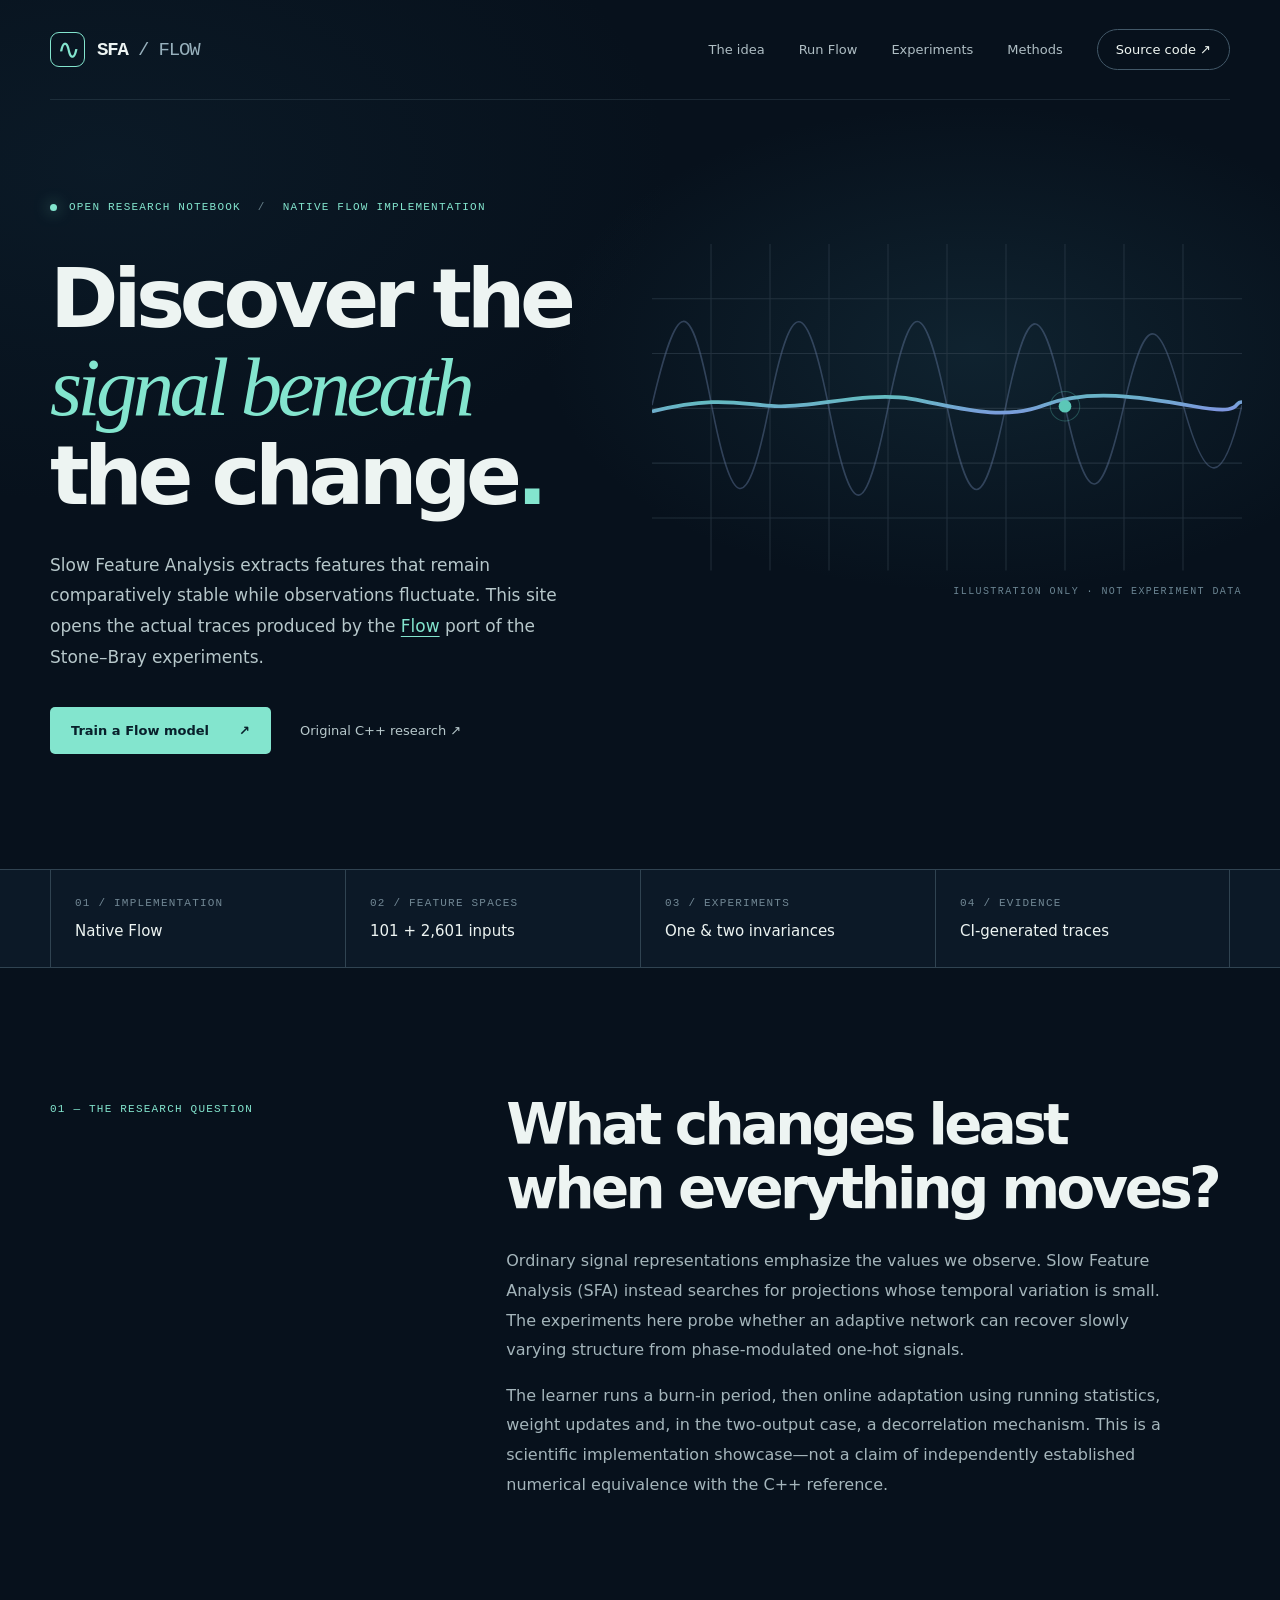
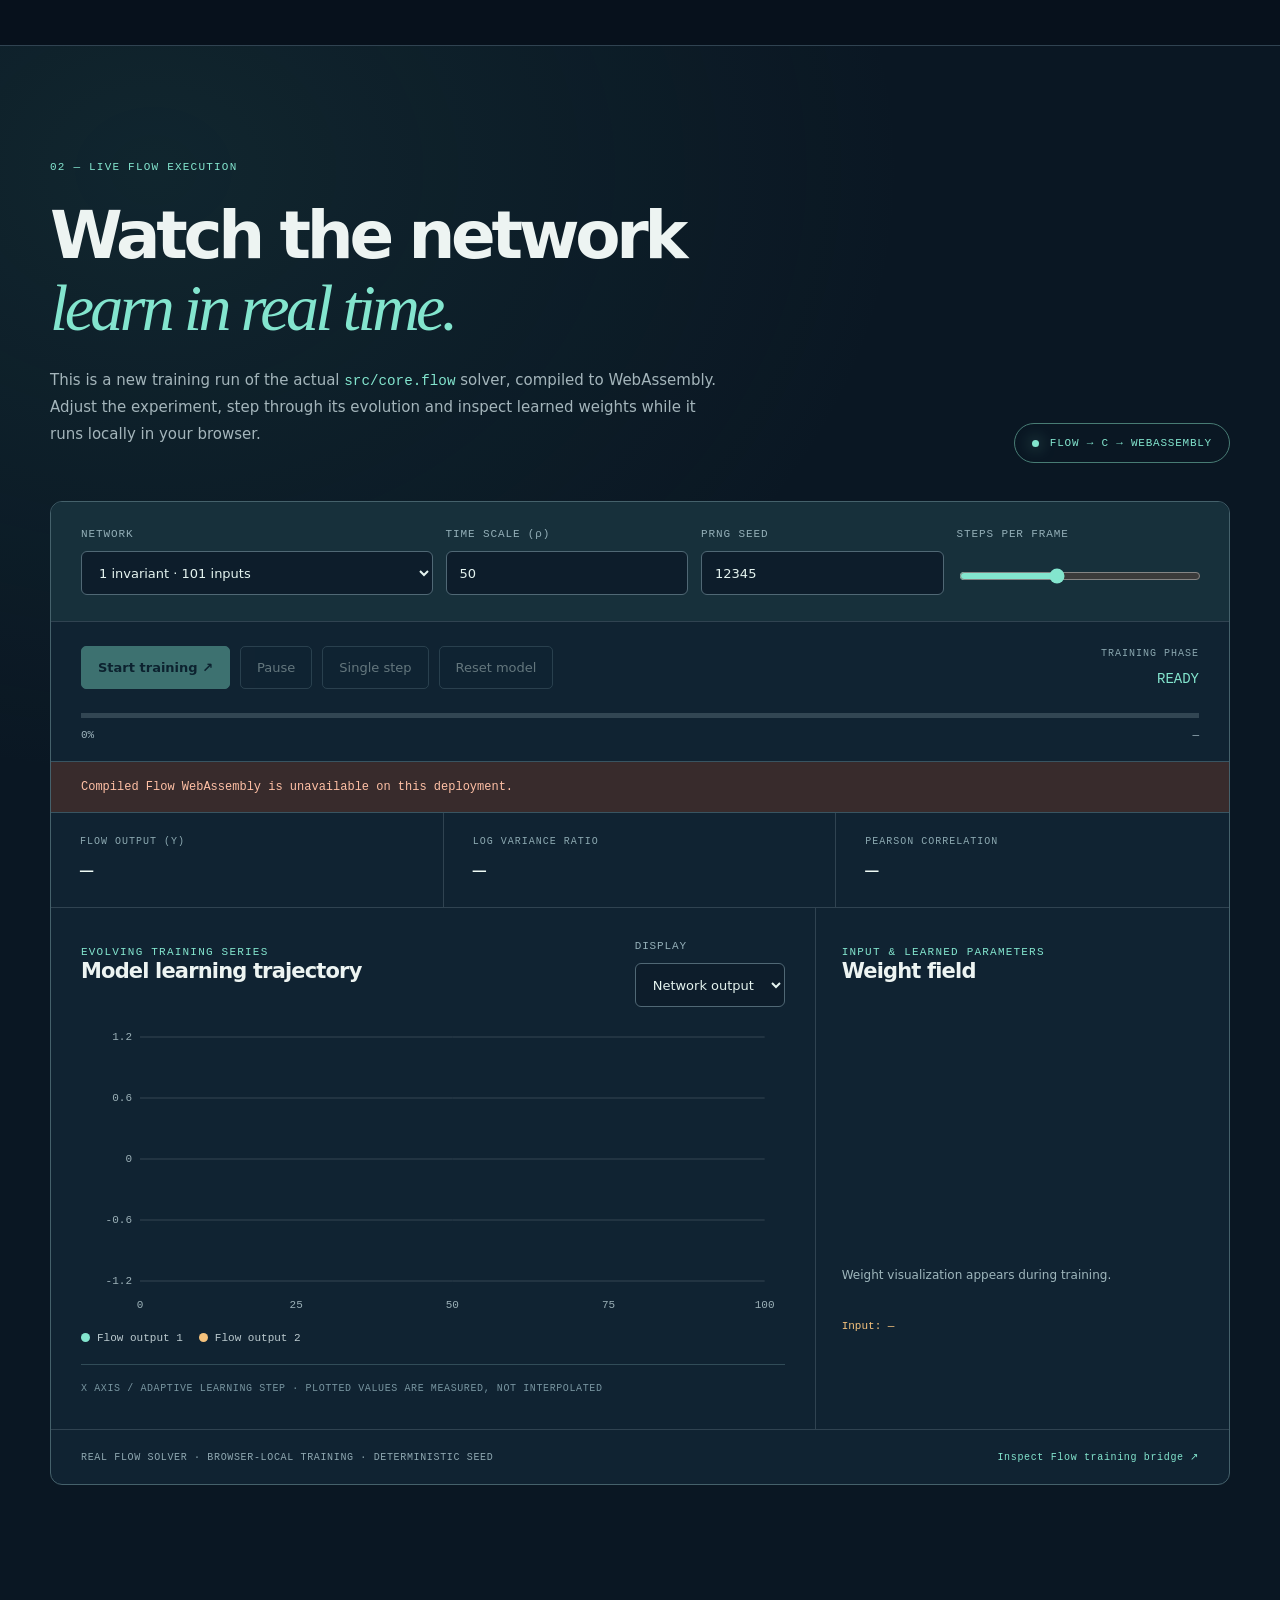
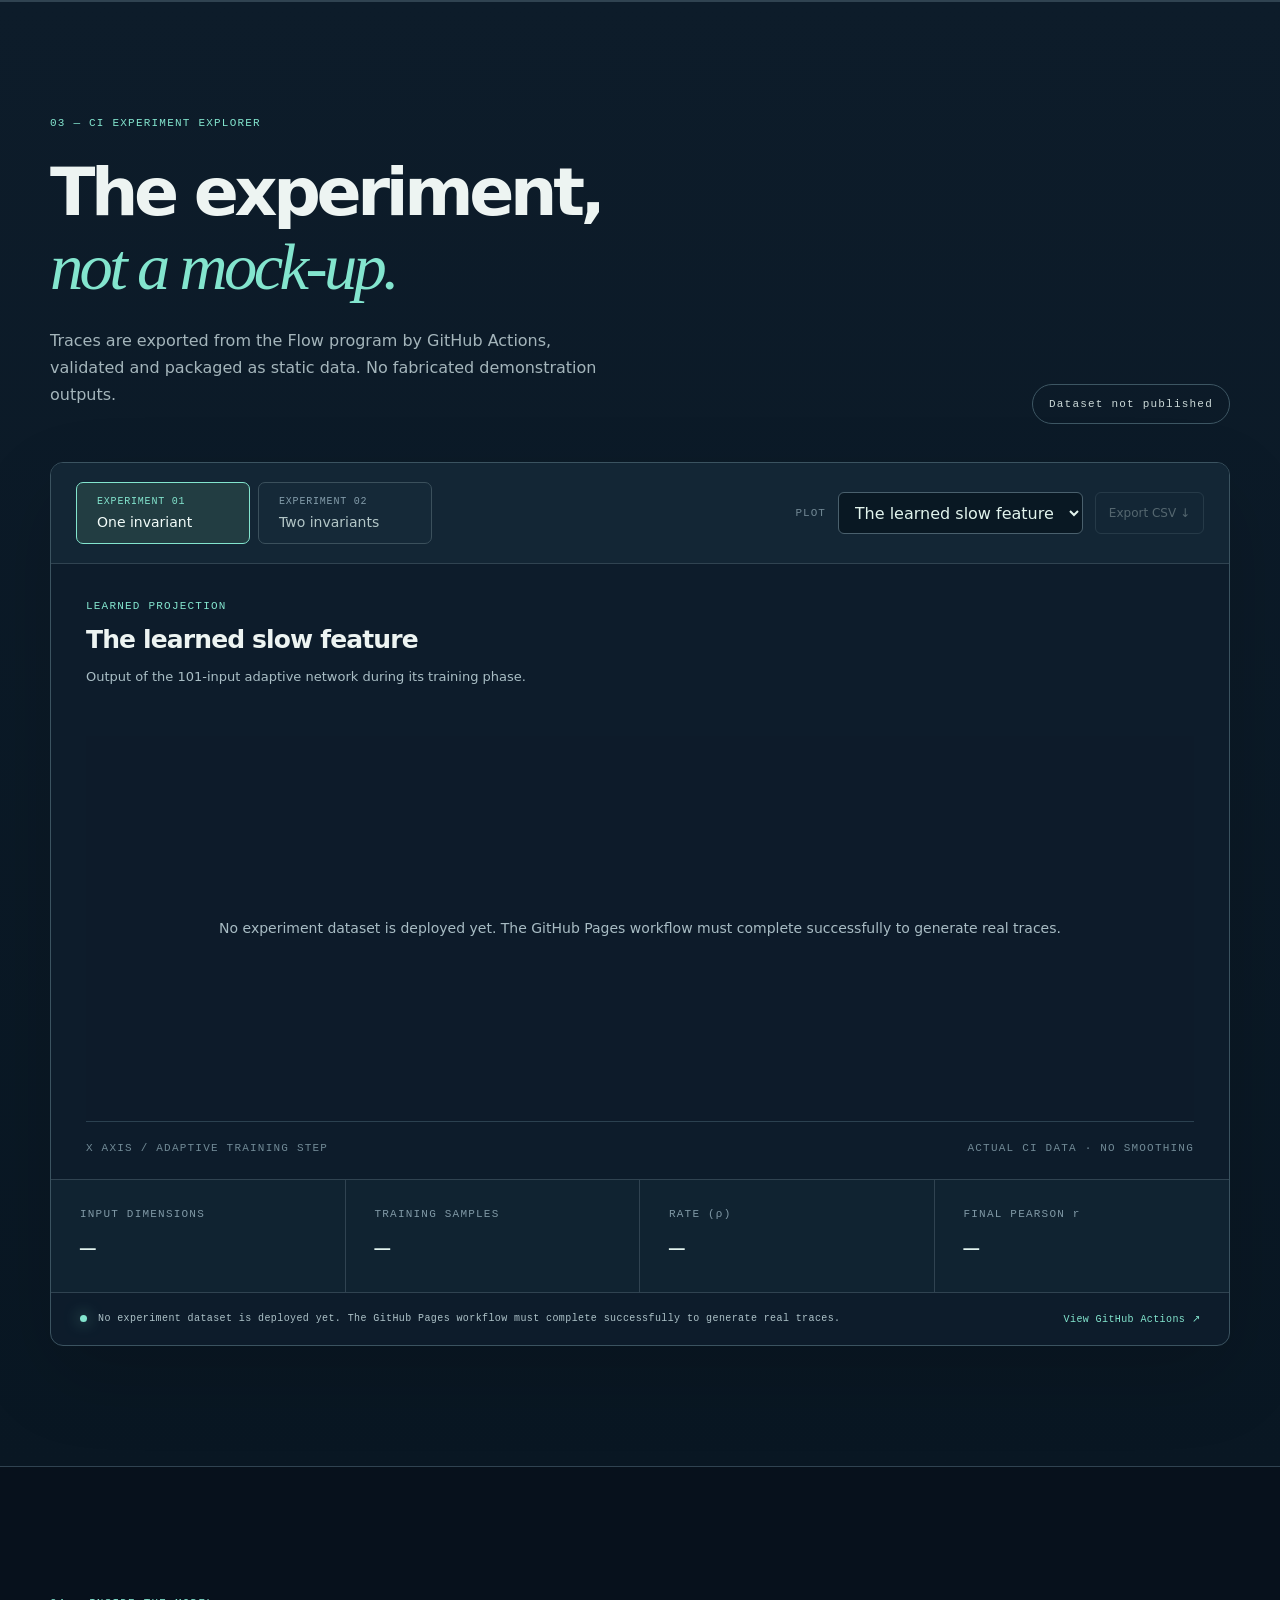
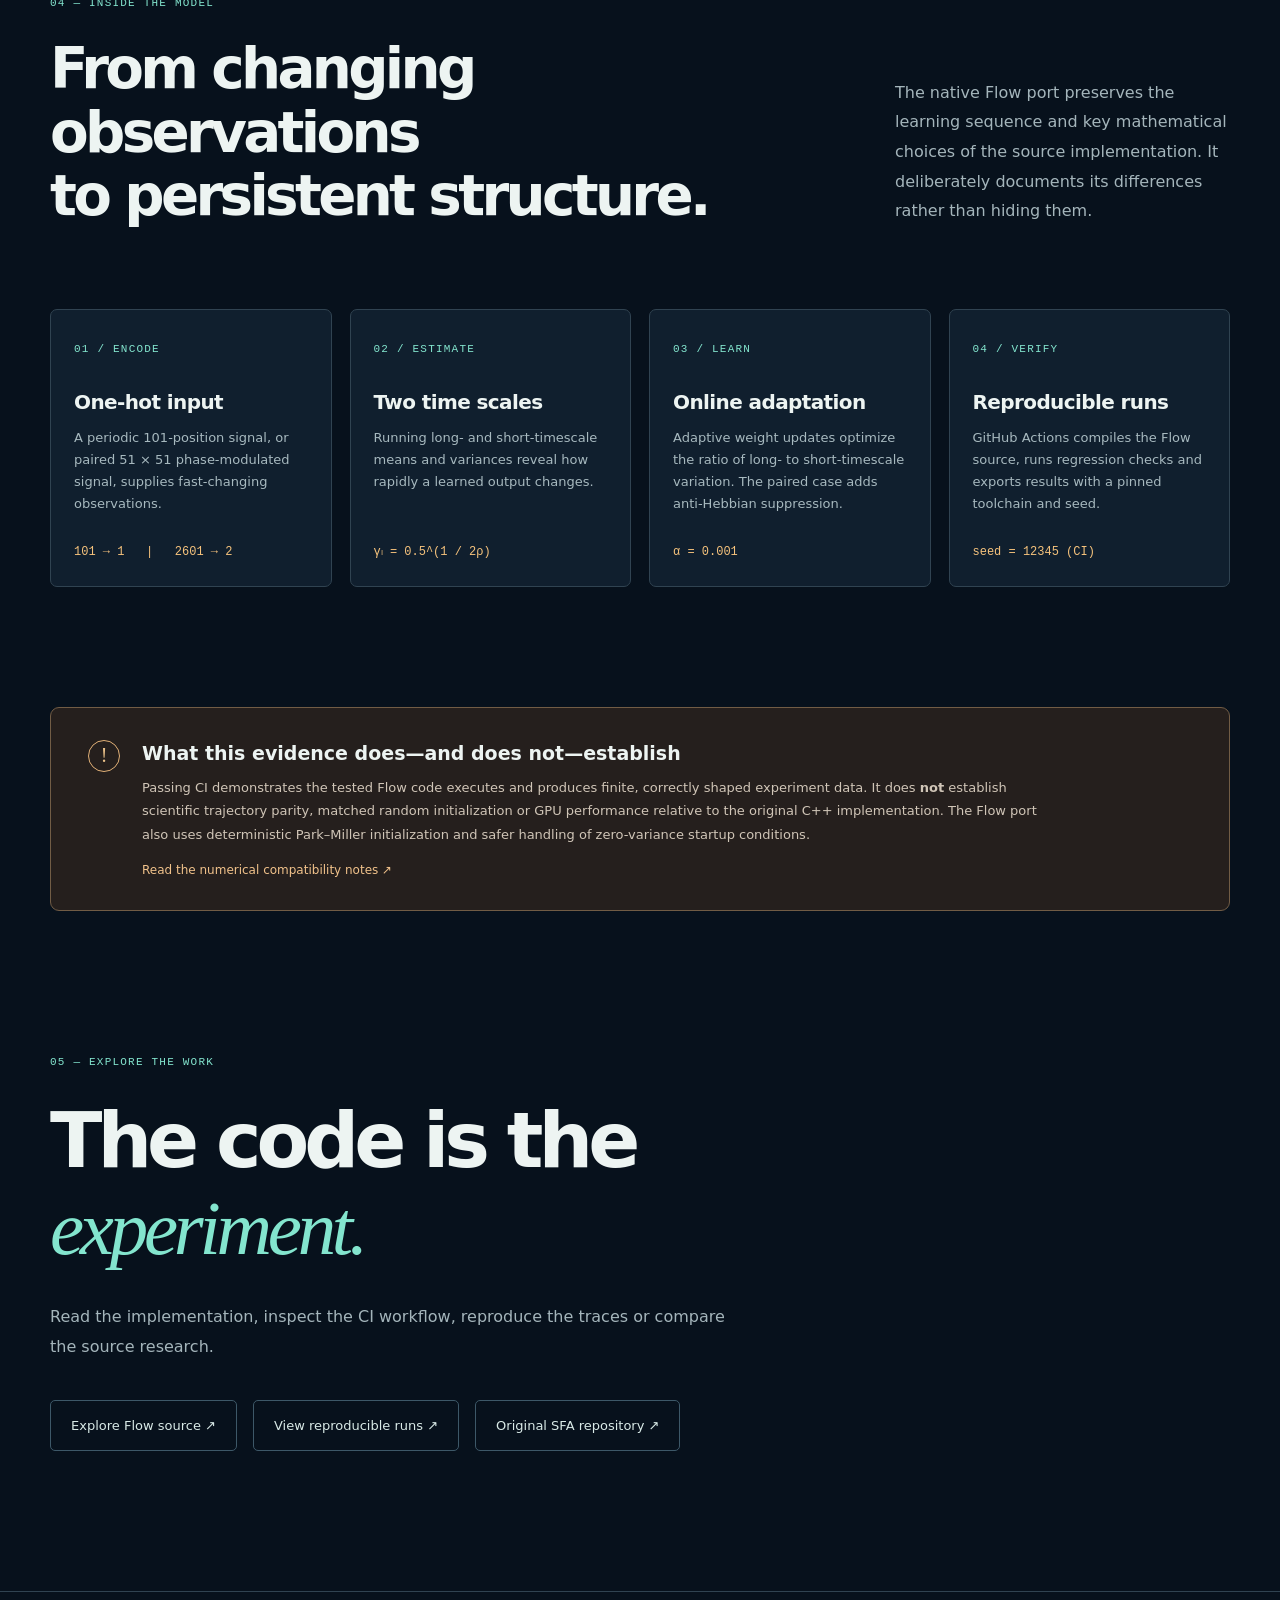
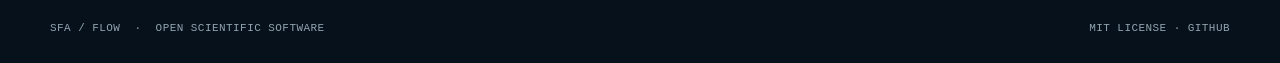
==== commit b3dde901: "docs(ui): clearly separate live experiment from verified CI playback" ====
--- a/site/index.html
+++ b/site/index.html
@@ -48,7 +48,7 @@
         </div>
       </div>
     </section>
-    <section class="lab-section" id="experiments"><div class="wrap"><div class="section-label">02 — EXPERIMENT EXPLORER</div><div class="lab-header"><div><h2>The experiment,<br><em>not a mock-up.</em></h2><p>Traces are exported from the Flow program by GitHub Actions, validated and packaged as static data. No fabricated demonstration outputs.</p></div><div class="run-badge" id="run-badge">Checking data availability</div></div>
+    <section class="lab-section" id="experiments"><div class="wrap"><div class="section-label">03 — CI EXPERIMENT EXPLORER</div><div class="lab-header"><div><h2>The experiment,<br><em>not a mock-up.</em></h2><p>Traces are exported from the Flow program by GitHub Actions, validated and packaged as static data. No fabricated demonstration outputs.</p></div><div class="run-badge" id="run-badge">Checking data availability</div></div>
       <div class="lab">
         <div class="lab-controls"><div class="mode-group" role="group" aria-label="Choose experiment"><button class="mode active" type="button" data-mode="one" aria-pressed="true"><span>EXPERIMENT 01</span>One invariant</button><button class="mode" type="button" data-mode="two" aria-pressed="false"><span>EXPERIMENT 02</span>Two invariants</button></div><div class="control-right"><label for="metric">PLOT</label><select id="metric" aria-label="Select plot"></select><button type="button" id="csv" class="download" disabled>Export CSV ↓</button></div></div>
         <div class="chart-pane"><div class="chart-top"><div><div class="chart-eyebrow" id="chart-tag">MEASURED OUTPUT</div><h3 id="chart-title">Waiting for experiment data</h3><p id="chart-caption">The visualizer reads the output of the real native Flow experiment.</p></div><div class="legend" id="legend" aria-label="Chart legend"></div></div><div class="canvas-wrap"><canvas id="chart" width="1000" height="385" role="img" aria-label="Experiment time series, awaiting measured data"></canvas><div id="empty-state" class="empty-state">Checking for published CI data…</div></div><div class="chart-footer"><span id="x-description">X AXIS / ADAPTIVE TRAINING STEP</span><span>ACTUAL CI DATA · NO SMOOTHING</span></div></div>
@@ -57,9 +57,9 @@
         <div class="provenance"><div><span class="provenance-dot"></span><span id="provenance-text" aria-live="polite">Awaiting a deployed dataset.</span></div><a id="provenance-link" href="https://github.com/godofecht/SFA-flow/actions" target="_blank" rel="noopener noreferrer">View GitHub Actions ↗</a></div>
       </div>
     </div></section>
-    <section class="method wrap" id="methods"><div class="section-label">03 — INSIDE THE MODEL</div><div class="method-head"><h2>From changing observations<br>to persistent structure.</h2><p>The native Flow port preserves the learning sequence and key mathematical choices of the source implementation. It deliberately documents its differences rather than hiding them.</p></div><div class="method-grid"><article><span class="method-n">01 / ENCODE</span><h3>One-hot input</h3><p>A periodic 101-position signal, or paired 51 × 51 phase-modulated signal, supplies fast-changing observations.</p><code>101 → 1 &nbsp; | &nbsp; 2601 → 2</code></article><article><span class="method-n">02 / ESTIMATE</span><h3>Two time scales</h3><p>Running long- and short-timescale means and variances reveal how rapidly a learned output changes.</p><code>γₗ = 0.5^(1 / 2ρ)</code></article><article><span class="method-n">03 / LEARN</span><h3>Online adaptation</h3><p>Adaptive weight updates optimize the ratio of long- to short-timescale variation. The paired case adds anti-Hebbian suppression.</p><code>α = 0.001</code></article><article><span class="method-n">04 / VERIFY</span><h3>Reproducible runs</h3><p>GitHub Actions compiles the Flow source, runs regression checks and exports results with a pinned toolchain and seed.</p><code>seed = 12345 (CI)</code></article></div></section>
+    <section class="method wrap" id="methods"><div class="section-label">04 — INSIDE THE MODEL</div><div class="method-head"><h2>From changing observations<br>to persistent structure.</h2><p>The native Flow port preserves the learning sequence and key mathematical choices of the source implementation. It deliberately documents its differences rather than hiding them.</p></div><div class="method-grid"><article><span class="method-n">01 / ENCODE</span><h3>One-hot input</h3><p>A periodic 101-position signal, or paired 51 × 51 phase-modulated signal, supplies fast-changing observations.</p><code>101 → 1 &nbsp; | &nbsp; 2601 → 2</code></article><article><span class="method-n">02 / ESTIMATE</span><h3>Two time scales</h3><p>Running long- and short-timescale means and variances reveal how rapidly a learned output changes.</p><code>γₗ = 0.5^(1 / 2ρ)</code></article><article><span class="method-n">03 / LEARN</span><h3>Online adaptation</h3><p>Adaptive weight updates optimize the ratio of long- to short-timescale variation. The paired case adds anti-Hebbian suppression.</p><code>α = 0.001</code></article><article><span class="method-n">04 / VERIFY</span><h3>Reproducible runs</h3><p>GitHub Actions compiles the Flow source, runs regression checks and exports results with a pinned toolchain and seed.</p><code>seed = 12345 (CI)</code></article></div></section>
     <section class="caveat wrap"><div class="caveat-symbol">!</div><div><h3>What this evidence does—and does not—establish</h3><p>Passing CI demonstrates the tested Flow code executes and produces finite, correctly shaped experiment data. It does <strong>not</strong> establish scientific trajectory parity, matched random initialization or GPU performance relative to the original C++ implementation. The Flow port also uses deterministic Park–Miller initialization and safer handling of zero-variance startup conditions.</p><a href="https://github.com/godofecht/SFA-flow#numerical-compatibility" target="_blank" rel="noopener noreferrer">Read the numerical compatibility notes ↗</a></div></section>
-    <section class="outro wrap"><div class="section-label">04 — EXPLORE THE WORK</div><h2>The code is the<br><em>experiment.</em></h2><p>Read the implementation, inspect the CI workflow, reproduce the traces or compare the source research.</p><div class="outro-links"><a href="https://github.com/godofecht/SFA-flow" target="_blank" rel="noopener noreferrer">Explore Flow source ↗</a><a href="https://github.com/godofecht/SFA-flow/actions" target="_blank" rel="noopener noreferrer">View reproducible runs ↗</a><a href="https://github.com/godofecht/Slow-Feature-Analysis" target="_blank" rel="noopener noreferrer">Original SFA repository ↗</a></div></section>
+    <section class="outro wrap"><div class="section-label">05 — EXPLORE THE WORK</div><h2>The code is the<br><em>experiment.</em></h2><p>Read the implementation, inspect the CI workflow, reproduce the traces or compare the source research.</p><div class="outro-links"><a href="https://github.com/godofecht/SFA-flow" target="_blank" rel="noopener noreferrer">Explore Flow source ↗</a><a href="https://github.com/godofecht/SFA-flow/actions" target="_blank" rel="noopener noreferrer">View reproducible runs ↗</a><a href="https://github.com/godofecht/Slow-Feature-Analysis" target="_blank" rel="noopener noreferrer">Original SFA repository ↗</a></div></section>
   </main>
   <footer class="footer"><div class="wrap"><span>SFA / FLOW &nbsp;·&nbsp; OPEN SCIENTIFIC SOFTWARE</span><span>MIT LICENSE · <a href="https://github.com/godofecht/SFA-flow">GITHUB</a></span></div></footer>
 </body>
--- a/site/styles.css
+++ b/site/styles.css
@@ -2,3 +2,55 @@
 *{box-sizing:border-box}html{scroll-behavior:smooth}body{margin:0;background:var(--bg);color:var(--ink);font-family:var(--sans);-webkit-font-smoothing:antialiased}a{color:inherit;text-decoration:none}a:hover{color:var(--mint)}button,select{font:inherit}button{cursor:pointer}button:focus-visible,a:focus-visible,select:focus-visible{outline:2px solid var(--mint);outline-offset:4px}.skip{position:absolute;left:-999px;top:10px;z-index:10;padding:12px;background:#fff;color:#000}.skip:focus{left:10px}.wrap{width:min(1180px,calc(100% - 72px));margin-inline:auto}.ambient{position:absolute;z-index:-1;top:0;left:0;right:0;height:830px;pointer-events:none;background:radial-gradient(ellipse 48% 42% at 76% 42%,rgba(45,98,117,.22),transparent 70%),radial-gradient(ellipse 60% 55% at 8% 20%,rgba(28,65,87,.18),transparent 74%)}.topbar{height:100px;display:flex;justify-content:space-between;align-items:center;border-bottom:1px solid rgba(132,160,176,.16)}.brand{font-family:var(--mono);font-weight:750;font-size:19px;letter-spacing:-.06em;display:flex;align-items:center;gap:12px}.brand-mark{display:grid;place-items:center;width:35px;height:35px;border:1px solid var(--mint);border-radius:9px;color:var(--mint);font-size:28px;font-weight:400}.brand-light{color:#97b0bc;font-weight:500}.topbar nav{display:flex;align-items:center;gap:34px;font-size:13px;color:#afbec4}.topbar nav .nav-github{border:1px solid #425868;border-radius:99px;padding:12px 18px;color:#f0f7f3}.nav-github:hover{border-color:var(--mint)}.hero{position:relative;min-height:680px;padding-top:101px;padding-bottom:115px}.eyebrow,.section-label,.chart-eyebrow,.chart-footer,.method-n,.strip-grid span,.run-badge,.provenance,.readout span,.weights-select label,.weight-readout,.scale,.footer{font-family:var(--mono);font-size:11px;letter-spacing:.11em}.eyebrow{color:var(--mint);display:flex;align-items:center;gap:12px}.dot,.provenance-dot{height:7px;width:7px;background:var(--mint);border-radius:50%;box-shadow:0 0 15px rgba(131,229,206,.65)}.eyebrow-divider{color:#68818b;margin:0 5px}h1,h2,h3,p{margin-top:0}h1,h2{letter-spacing:-.065em;font-weight:570}h1{font-size:clamp(55px,6.45vw,100px);line-height:1.065;margin:42px 0 30px;position:relative;z-index:1}h1 em,h2 em{font-family:Georgia,"Times New Roman",serif;font-weight:400;color:var(--mint);letter-spacing:-.055em}.period{color:var(--mint)}.hero-sub{font-size:17px;color:#b6c7ca;line-height:1.8;max-width:545px;position:relative;z-index:1}.hero-sub a{color:var(--mint);text-decoration:underline;text-underline-offset:4px}.hero-actions{display:flex;align-items:center;gap:29px;margin-top:35px;position:relative;z-index:1}.primary-link{display:inline-flex;align-items:center;gap:30px;padding:16px 21px;border-radius:5px;background:var(--mint);font-size:13px;font-weight:700;color:#08202b}.primary-link:hover{background:#c2fff2;color:#08202b}.secondary-link{font-size:13px;color:#b8c9cc}.hero-art{position:absolute;right:-12px;top:144px;width:50%;opacity:.88}.hero-art svg{width:100%;display:block}.hero-art>span{display:block;color:#7995a3;font:10px var(--mono);letter-spacing:.14em;text-align:right;margin-top:15px}.strip{border-block:1px solid var(--border);background:rgba(16,31,46,.62)}.strip-grid{display:grid;grid-template-columns:repeat(4,minmax(0,1fr))}.strip-grid>div{padding:27px 0 27px 24px;border-left:1px solid var(--border)}.strip-grid>div:last-child{border-right:1px solid var(--border)}.strip-grid span{display:block;color:var(--soft);margin-bottom:12px}.strip-grid strong{font-weight:530;font-size:15px}.intro{display:grid;grid-template-columns:1fr 2fr;gap:8%;padding-block:125px 130px}.section-label{color:var(--mint);padding-top:10px}.intro h2,.method h2,.outro h2{font-size:clamp(40px,4.4vw,66px);line-height:1.13;margin-bottom:26px}.intro p,.method-head p,.outro p{max-width:680px;line-height:1.85;color:var(--muted);font-size:16px}.lab-section{background:linear-gradient(180deg,#0d1c2a,#091723);border-block:1px solid var(--border);padding:105px 0 120px}.lab-header{display:flex;justify-content:space-between;gap:25px;align-items:end;margin:27px 0 38px}.lab-header h2{font-size:clamp(43px,5.2vw,75px);line-height:1.1;margin-bottom:24px}.lab-header p{color:var(--muted);line-height:1.7;max-width:570px}.run-badge{border:1px solid #3d5663;border-radius:99px;padding:13px 16px;color:#cbd9d8;white-space:nowrap}.run-badge.live{border-color:#4d8e7e;color:var(--mint)}.lab{background:#0d1c2b;border:1px solid #3b5360;border-radius:13px;overflow:hidden;box-shadow:0 30px 80px rgba(0,0,0,.15)}.lab-controls{display:flex;align-items:stretch;justify-content:space-between;gap:15px;padding:19px 25px;background:#132635;border-bottom:1px solid var(--border)}.mode-group{display:flex;gap:8px}.mode{background:#152938;border:1px solid #3b505c;border-radius:7px;color:#b3c6c7;padding:13px 20px;text-align:left;font-size:14px;min-width:174px}.mode span{font:10px var(--mono);color:#849dab;letter-spacing:.08em;display:block;margin-bottom:7px}.mode.active{background:#223d42;border-color:var(--mint);color:#f2fcf9}.mode.active span{color:var(--mint)}.control-right{display:flex;align-items:center;gap:12px}.control-right label{font:11px var(--mono);color:var(--soft);letter-spacing:.09em}.control-right select,.weights-select select{background:#091823;color:#e2f4ed;border:1px solid #4a606d;border-radius:6px;min-height:42px;padding:0 12px;max-width:250px}.download{background:transparent;color:#cddedb;border:1px solid #4a606d;border-radius:6px;padding:13px;font-size:12px}.download:disabled{opacity:.35;cursor:not-allowed}.chart-pane{padding:36px 35px 25px}.chart-top{display:flex;justify-content:space-between;gap:15px;align-items:start}.chart-eyebrow{color:var(--mint);margin-bottom:13px}.chart-top h3,.weights-copy h3{font-size:25px;letter-spacing:-.035em;font-weight:560;margin-bottom:12px}.chart-top p,.weights-copy p{color:#a9bec5;line-height:1.65;font-size:13px;max-width:590px}.legend{display:flex;flex-wrap:wrap;gap:16px;font:11px var(--mono);color:#bbcacf}.legend span{display:flex;gap:7px;align-items:center}.legend i{display:inline-block;width:9px;height:9px;border-radius:50%}.canvas-wrap{position:relative;margin-top:35px;height:385px}#chart{display:block;width:100%;height:385px}#chart:focus{outline-color:var(--mint)}.empty-state{position:absolute;inset:0;display:grid;place-items:center;text-align:center;color:#a8bcc4;font-size:14px;line-height:1.7;background:rgba(13,28,43,.88);padding:32px}.chart-footer{display:flex;justify-content:space-between;gap:12px;color:#718a96;border-top:1px solid #2b4150;padding-top:20px}.readout{display:grid;grid-template-columns:repeat(4,1fr);border-top:1px solid var(--border);border-bottom:1px solid var(--border);background:#102331}.readout>div{padding:28px 29px;border-right:1px solid var(--border)}.readout>div:last-child{border-right:0}.readout span{display:block;color:#8099a6;margin-bottom:14px}.readout strong{font-family:var(--mono);font-size:26px;letter-spacing:-.06em;font-weight:500;color:#e3f4ef}.weights-pane{display:grid;grid-template-columns:1fr 1fr;gap:45px;padding:38px;border-bottom:1px solid var(--border)}.weights-pane[hidden]{display:none}.weights-copy{padding-top:24px}.weights-select{margin:27px 0 16px;display:flex;gap:13px;align-items:center;flex-wrap:wrap}.weights-select label{color:#829daa}.weight-readout{color:#bcd4d5;letter-spacing:0;min-height:35px}.weight-graphic{max-width:380px;justify-self:end;width:100%}.weight-graphic canvas{width:100%;aspect-ratio:1;image-rendering:pixelated;border:1px solid var(--border);display:block}.scale{display:flex;justify-content:space-between;margin-top:12px;color:#8099a6;font-size:9px}.provenance{display:flex;justify-content:space-between;align-items:center;gap:20px;padding:20px 29px;font-size:10px;color:#aec3c9;letter-spacing:.04em}.provenance>div{display:flex;align-items:center;gap:11px}.provenance a{color:var(--mint);white-space:nowrap}.method{padding:120px 0}.method-head{display:flex;justify-content:space-between;align-items:end;gap:60px;margin-top:28px}.method-head p{max-width:335px;margin-bottom:28px}.method-grid{display:grid;grid-template-columns:repeat(4,1fr);gap:18px;margin-top:55px}.method-grid article{background:#101f2e;border:1px solid var(--border);border-radius:7px;padding:27px 23px;min-height:260px}.method-n{color:var(--mint)}.method-grid h3{margin:34px 0 13px;font-size:20px;letter-spacing:-.03em}.method-grid p{line-height:1.7;color:#a7b9bf;font-size:13px;min-height:100px}.method-grid code{font-size:12px;color:var(--gold)}.caveat{display:flex;gap:22px;border:1px solid #715c45;background:#251f1d;border-radius:9px;padding:32px 37px;margin-bottom:135px}.caveat-symbol{display:grid;place-items:center;width:32px;height:32px;flex:0 0 32px;border:1px solid #e1b077;border-radius:50%;color:#ecc38a;font:20px Georgia,serif}.caveat h3{font-size:19px;margin:2px 0 12px}.caveat p{font-size:13px;line-height:1.8;color:#d0c5b7;max-width:920px}.caveat a{font-size:12px;color:#f1c28b}.outro{padding-bottom:140px}.outro h2{font-size:clamp(56px,6vw,82px);margin:30px 0}.outro-links{display:flex;gap:16px;flex-wrap:wrap;margin-top:38px}.outro-links a{padding:17px 20px;border:1px solid #3d5868;border-radius:5px;color:#d9eae7;font-size:13px}.outro-links a:hover{border-color:var(--mint)}.footer{border-top:1px solid var(--border);color:#91a5ad;letter-spacing:.04em}.footer .wrap{padding-block:30px;display:flex;justify-content:space-between;gap:15px}
 @media(max-width:980px){.hero-art{opacity:.2;right:0;width:55%}.method-grid{grid-template-columns:repeat(2,1fr)}.method-grid article{min-height:215px}.method-grid p{min-height:65px}.readout strong{font-size:21px}.lab-controls{flex-wrap:wrap}.lab-header{align-items:start;flex-direction:column}}@media(max-width:700px){.wrap{width:calc(100% - 36px)}.topbar{height:77px}.topbar nav{gap:12px}.topbar nav a:not(.nav-github){display:none}.topbar nav .nav-github{padding:10px;font-size:11px}.hero{min-height:640px;padding-top:80px;padding-bottom:70px}.hero-art{top:160px;width:100%;opacity:.15}.hero-sub{font-size:15px}.hero-actions{align-items:flex-start;flex-direction:column;gap:20px}.strip-grid{grid-template-columns:repeat(2,1fr)}.strip-grid>div{padding:24px 13px}.intro{grid-template-columns:1fr;gap:25px;padding-block:80px}.lab-section{padding-block:70px}.lab-controls{padding:15px}.mode-group{width:100%}.mode{min-width:0;flex:1;padding:13px;font-size:12px}.control-right{width:100%;flex-wrap:wrap}.control-right select{flex:1;min-width:130px}.chart-pane{padding:25px 17px}.chart-top{flex-direction:column}.canvas-wrap,#chart{height:305px}.chart-footer{font-size:9px}.readout{grid-template-columns:repeat(2,1fr)}.readout>div:nth-child(2){border-right:0}.readout>div:nth-child(-n+2){border-bottom:1px solid var(--border)}.readout>div{padding:23px 18px}.weights-pane{grid-template-columns:1fr;padding:23px}.weight-graphic{justify-self:center}.provenance{flex-direction:column;align-items:flex-start;padding:20px}.method{padding-block:80px}.method-head{flex-direction:column;align-items:start;gap:0}.method-grid{grid-template-columns:1fr}.method-grid article{min-height:auto}.method-grid p{min-height:0}.caveat{padding:23px 20px;margin-bottom:85px}.outro{padding-bottom:90px}.footer .wrap{flex-direction:column}}
 @media(prefers-reduced-motion:reduce){html{scroll-behavior:auto}}
+
+/* Live solver: all measured values are produced by src/core.flow in wasm. */
+.live-section{background:radial-gradient(ellipse 90% 60% at 12% 8%,rgba(48,110,102,.17),transparent 65%),#0a1723;border-block:1px solid var(--border);padding:105px 0 115px}
+.live-heading{display:flex;justify-content:space-between;align-items:end;gap:40px;margin:27px 0 38px}
+.live-heading h2{font-size:clamp(43px,5.15vw,75px);line-height:1.09;margin-bottom:23px}
+.live-heading p{max-width:680px;color:var(--muted);font-size:15px;line-height:1.8}
+.live-heading code{color:var(--mint);font-size:.95em}
+.live-engine-chip{display:flex;align-items:center;gap:11px;border:1px solid #487c74;color:var(--mint);padding:13px 17px;border-radius:99px;font:11px var(--mono);letter-spacing:.07em;white-space:nowrap}
+.live-panel{background:#102332;border:1px solid #45616b;border-radius:12px;overflow:hidden}
+.live-setup{display:grid;grid-template-columns:1.45fr 1fr 1fr 1fr;gap:13px;padding:26px 30px;background:#17303b;border-bottom:1px solid var(--border)}
+.live-setup label,.live-plot-title label{display:flex;flex-direction:column;gap:11px;font:11px var(--mono);letter-spacing:.08em;color:#94afb8}
+.live-setup select,.live-setup input:not([type=range]),.live-plot-title select{background:#0d1d2b;border:1px solid #506875;border-radius:6px;color:#e4f3ef;padding:11px 13px;min-width:0;width:100%;font:13px var(--sans);min-height:44px}
+.live-setup input[type=range]{accent-color:var(--mint);width:100%;margin-top:17px}
+.live-transport{display:flex;align-items:center;justify-content:space-between;gap:25px;padding:24px 30px}
+.live-buttons{display:flex;gap:10px;flex-wrap:wrap}
+.live-buttons button{padding:13px 16px;border:1px solid #526d78;color:#e1f3ed;background:transparent;border-radius:5px;font-size:13px}
+.live-buttons button:hover:not(:disabled){border-color:var(--mint);color:var(--mint)}
+.live-buttons button:disabled{opacity:.4;cursor:not-allowed}
+.live-buttons .live-primary{background:var(--mint);border-color:var(--mint);color:#09222b;font-weight:680}
+.live-buttons .live-primary:hover:not(:disabled){color:#09222b;background:#b8fff1}
+.live-phase-box{text-align:right;white-space:nowrap}
+.live-phase-box span{display:block;color:#89a6ae;font:10px var(--mono);letter-spacing:.1em;margin-bottom:9px}
+.live-phase-box strong{font:14px var(--mono);color:var(--mint)}
+.live-progress-line{padding:0 30px 20px}
+.live-progress-line progress{display:block;width:100%;height:5px;border:0;border-radius:4px;background:#324653;accent-color:var(--mint)}
+.live-progress-line progress::-webkit-progress-bar{background:#324653}
+.live-progress-line progress::-webkit-progress-value{background:var(--mint)}
+.live-progress-line progress::-moz-progress-bar{background:var(--mint)}
+.live-progress-line>div{display:flex;justify-content:space-between;color:#9fb5be;font:11px var(--mono);margin-top:11px}
+.live-status{padding:16px 30px;background:#1c3540;border-block:1px solid #385461;color:#bcded4;font:12px var(--mono);line-height:1.5}
+.live-status.live-error{color:#ffc0a5;background:#382b2c}
+.live-metrics{display:grid;grid-template-columns:repeat(3,1fr);border-bottom:1px solid var(--border)}
+.live-metrics>div{padding:23px 29px;border-right:1px solid var(--border)}
+.live-metrics>div:last-child{border-right:0}
+.live-metrics span{display:block;color:#8ca9b1;font:10px var(--mono);letter-spacing:.1em;margin-bottom:12px}
+.live-metrics strong{color:#effcf6;font:22px var(--mono);letter-spacing:-.05em}
+.live-display{display:grid;grid-template-columns:minmax(0,1.85fr) minmax(260px,1fr)}
+.live-plot{padding:32px 30px;border-right:1px solid var(--border);min-width:0}
+.live-plot-title{display:flex;align-items:start;justify-content:space-between;gap:20px}
+.live-plot-title h3,.live-field-pane h3{font-size:21px;font-weight:550;letter-spacing:-.04em;margin:0 0 12px}
+.live-plot-title select{min-width:150px}
+#live-chart{display:block;width:100%;height:295px;margin:15px 0 12px}
+#live-legend{min-height:17px}
+.live-caption{font:10px var(--mono);color:#7895a0;letter-spacing:.06em;border-top:1px solid #314c58;padding-top:16px;margin-top:18px;line-height:1.6}
+.live-field-pane{padding:32px 26px;min-width:0}
+#live-field{display:block;width:100%;height:245px;margin:19px 0}
+.live-field-pane p{color:#9eb6bc;font-size:12px;line-height:1.65;min-height:42px}
+.live-sample{color:var(--gold);font:11px var(--mono)}
+.live-provenance{display:flex;align-items:center;justify-content:space-between;gap:16px;border-top:1px solid var(--border);padding:21px 30px;font:10px var(--mono);letter-spacing:.065em;color:#8fa8b1}
+.live-provenance a{color:var(--mint);white-space:nowrap}
+@media(max-width:970px){.live-heading{align-items:start;flex-direction:column}.live-setup{grid-template-columns:repeat(2,1fr)}.live-display{grid-template-columns:1fr}.live-plot{border-right:0;border-bottom:1px solid var(--border)}.live-field-pane{display:grid;grid-template-columns:1fr 1fr;align-items:start;gap:0 25px}.live-field-pane>.chart-eyebrow,.live-field-pane>h3{grid-column:1}.live-field-pane>canvas{grid-column:2;grid-row:1/span 4}.live-field-pane>p,.live-field-pane>.live-sample{grid-column:1}}
+@media(max-width:620px){.live-section{padding:75px 0}.live-setup{padding:20px 17px;gap:14px}.live-transport{padding:22px 17px;align-items:start;flex-direction:column}.live-phase-box{text-align:left}.live-progress-line{padding:0 17px 20px}.live-status{padding:15px 17px}.live-metrics{grid-template-columns:1fr}.live-metrics>div{border-right:0;border-bottom:1px solid var(--border);padding:16px 17px}.live-metrics>div:last-child{border-bottom:0}.live-plot{padding:25px 16px}.live-plot-title{flex-direction:column}.live-field-pane{display:block;padding:24px 17px}#live-field{height:245px}.live-provenance{flex-direction:column;align-items:start;padding:18px 17px}}
